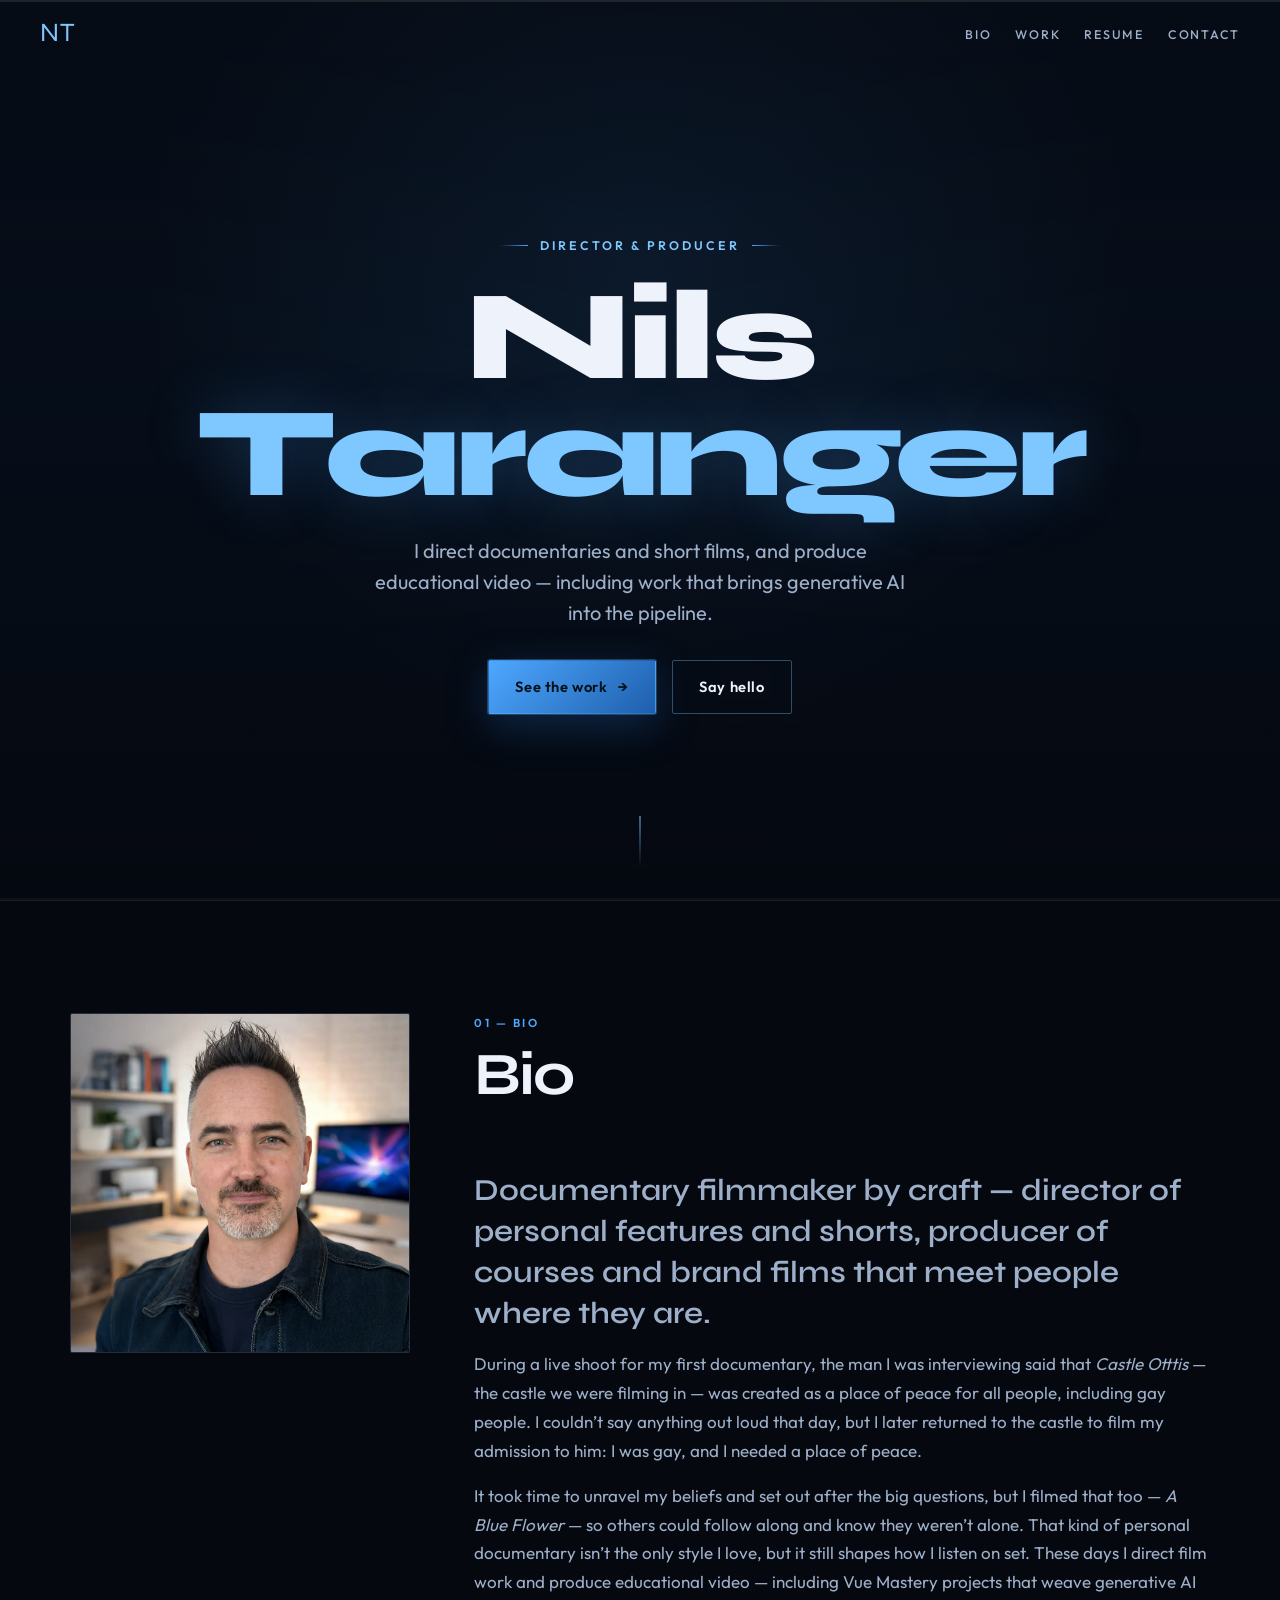
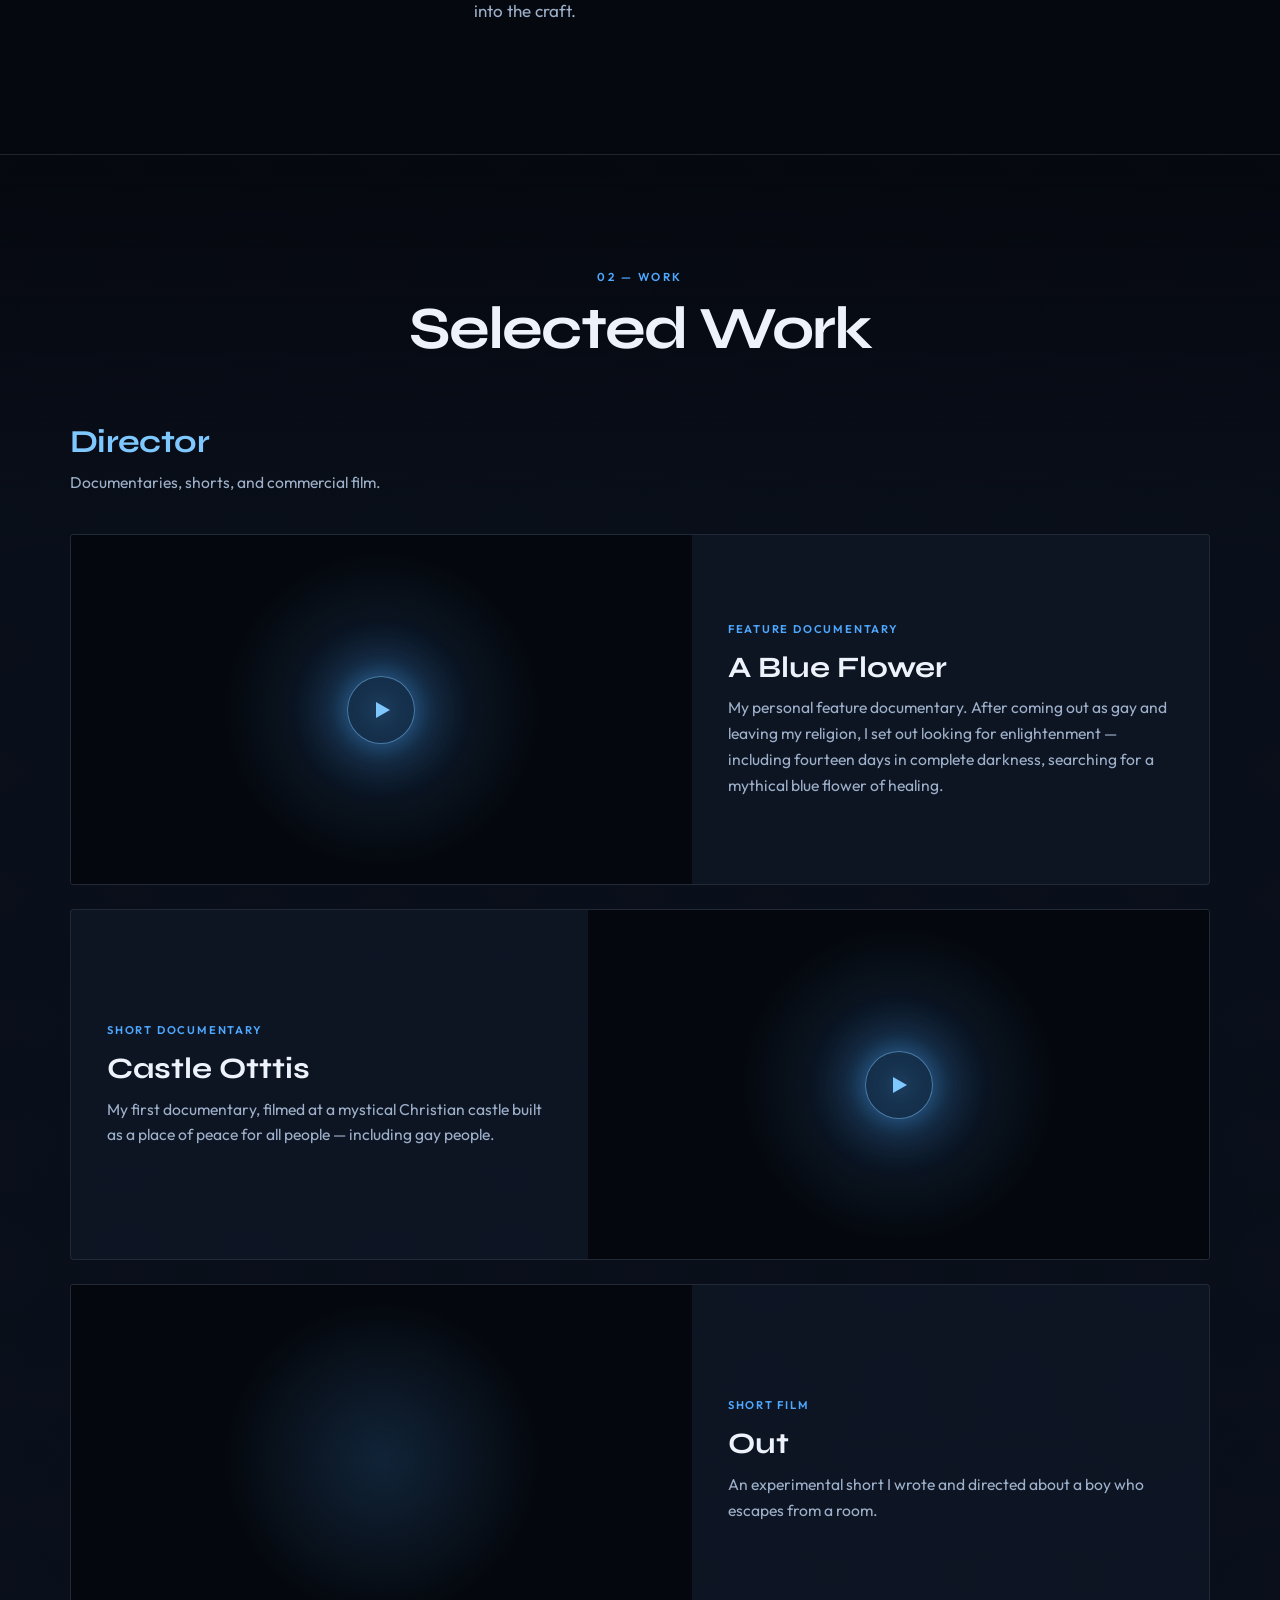
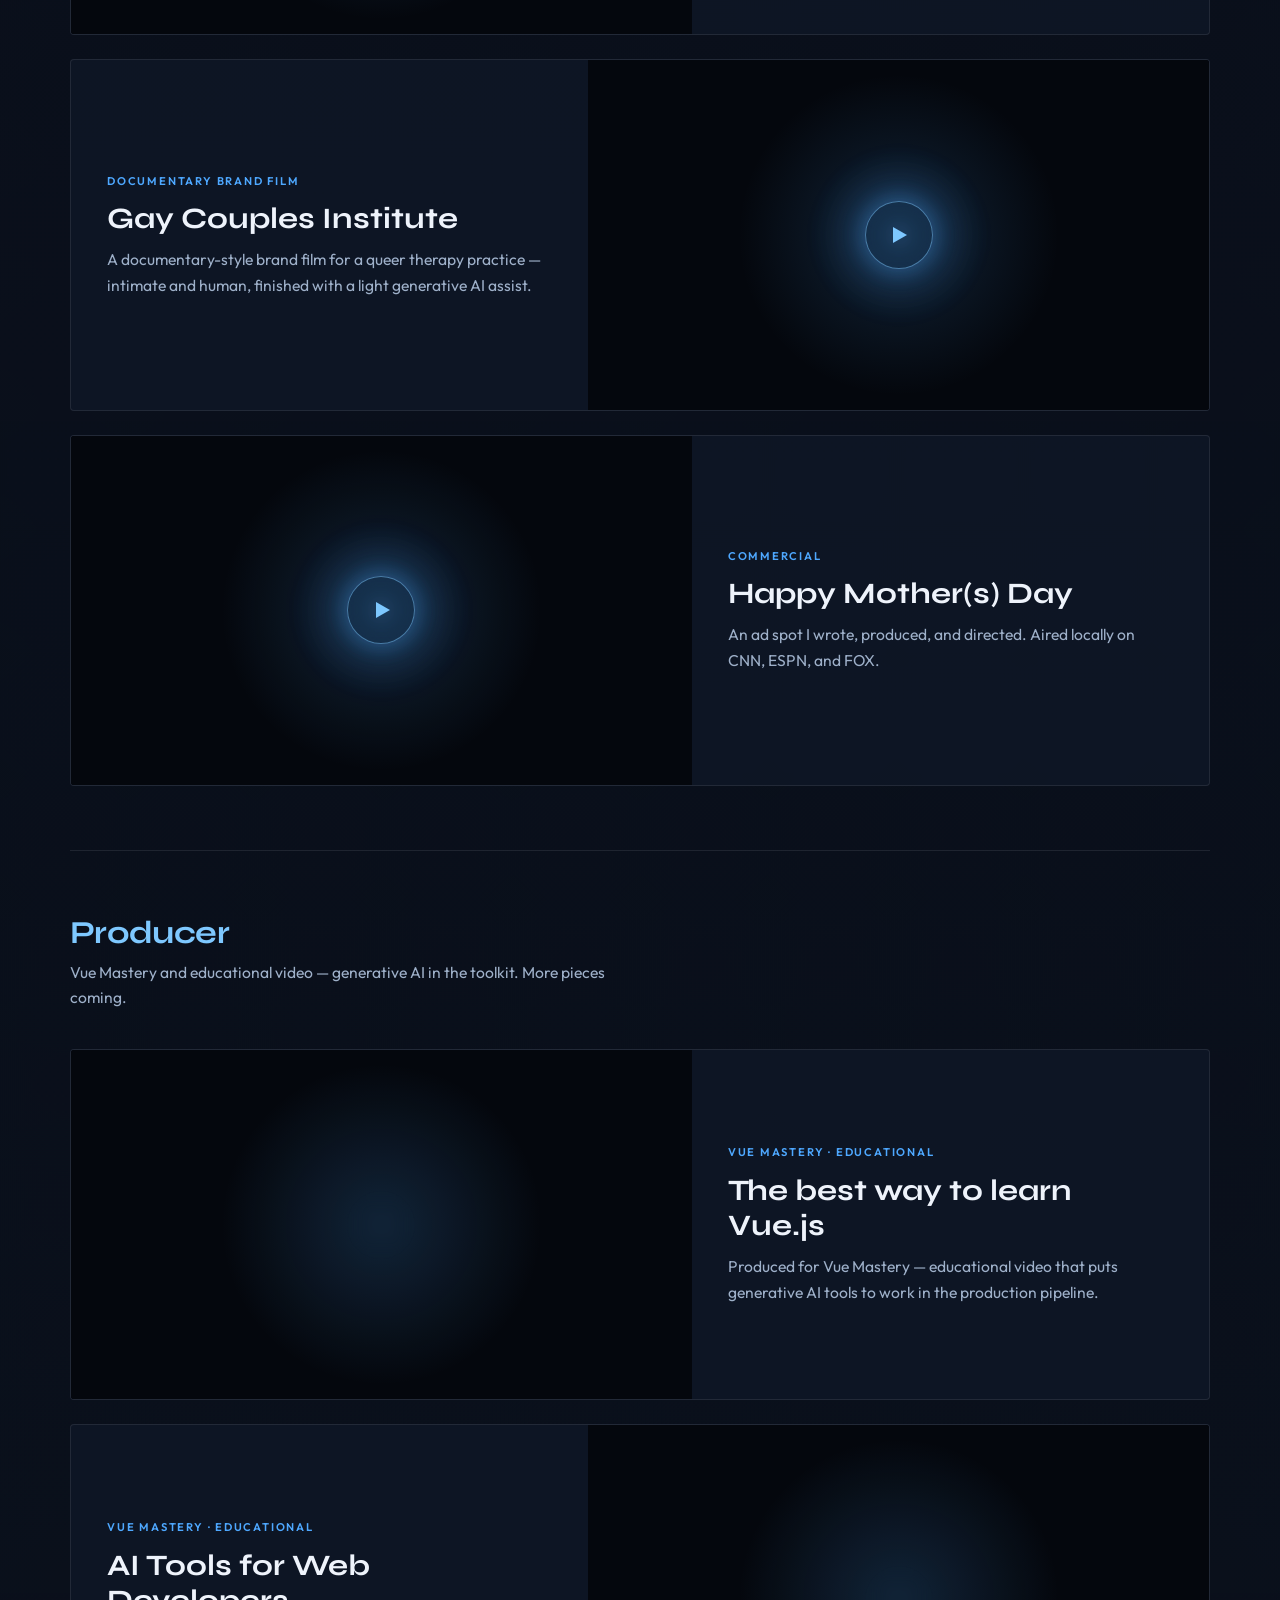
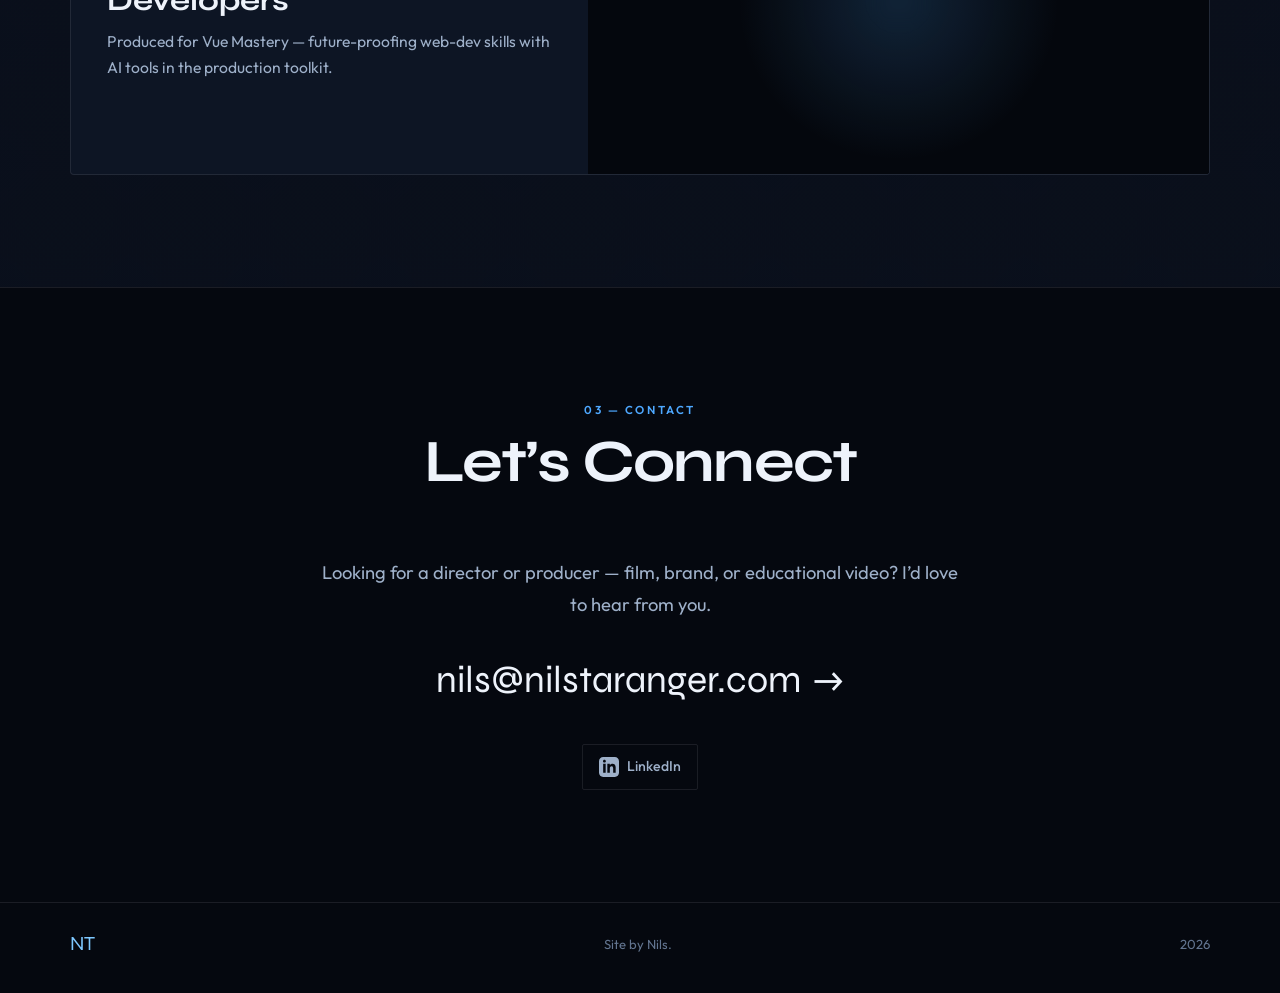
==== index.html @ ea6631da "Drop wrong Vimeo candidates; add second Vue Mastery YouTube Remove Vite (570298143) and evaluated AI" ====
<!DOCTYPE html>
<html lang="en">

<head>
    <meta charset="UTF-8">
    <meta name="viewport" content="width=device-width, initial-scale=1.0">
    <title>Nils Taranger | Director &amp; Producer</title>
    <meta name="description"
        content="Director and producer — documentaries and film work, plus educational video that folds generative AI into the craft.">
    <meta property="og:title" content="Nils Taranger | Director &amp; Producer">
    <meta property="og:description"
        content="Director and producer — documentaries and film work, plus educational video that folds generative AI into the craft.">
    <meta property="og:type" content="website">
    <meta property="og:url" content="https://nilstaranger.com/">
    <meta property="og:image" content="https://nilstaranger.com/profile.jpg">
    <meta name="twitter:card" content="summary">
    <link rel="canonical" href="https://nilstaranger.com/">
    <link rel="preconnect" href="https://fonts.googleapis.com">
    <link rel="preconnect" href="https://fonts.gstatic.com" crossorigin>
    <link
        href="https://fonts.googleapis.com/css2?family=Outfit:wght@400;500;600;700&family=Syne:wght@500;600;700;800&display=swap"
        rel="stylesheet">
    <link rel="stylesheet" href="styles.css">
    <link rel="icon" type="image/png" href="favicon.png">
</head>

<body>
    <a class="skip-link" href="#main">Skip to content</a>

    <nav class="nav" aria-label="Primary">
        <a href="#" class="nav-logo">NT</a>
        <ul class="nav-links">
            <li><a href="#about">Bio</a></li>
            <li><a href="#work">Work</a></li>
            <li><a href="resume.pdf" target="_blank" rel="noopener noreferrer">Resume</a></li>
            <li><a href="#contact">Contact</a></li>
        </ul>
    </nav>

    <header class="hero">
        <div class="hero-overlay" aria-hidden="true"></div>
        <div class="hero-content">
            <p class="hero-role">Director &amp; Producer</p>
            <h1 class="hero-title">
                <span class="title-line">Nils</span>
                <span class="title-line accent">Taranger</span>
            </h1>
            <p class="hero-lede">I direct documentaries and short films, and produce educational video —
                including work that brings generative AI into the pipeline.</p>
            <div class="hero-actions">
                <a class="btn btn-primary" href="#work">See the work <span class="btn-arrow"
                        aria-hidden="true">→</span></a>
                <a class="btn btn-secondary" href="#contact">Say hello</a>
            </div>
        </div>
        <div class="hero-video-bg" aria-hidden="true">
            <iframe
                src="https://player.vimeo.com/video/69902828?background=1&autoplay=1&loop=1&byline=0&title=0&muted=1&playsinline=1&autopause=0&transparent=0&dnt=1"
                title=""
                tabindex="-1"
                allow="autoplay; fullscreen; picture-in-picture; encrypted-media"
                allowfullscreen></iframe>
        </div>
        <div class="hero-scroll-indicator" aria-hidden="true">
            <div class="scroll-line"></div>
        </div>
    </header>

    <main id="main">
        <section id="about" class="about">
            <div class="container">
                <div class="about-grid">
                    <div class="about-image reveal">
                        <div class="image-frame">
                            <img src="profile.jpg" width="576" height="576" alt="Portrait of Nils Taranger">
                        </div>
                    </div>
                    <div class="about-content reveal">
                        <div class="section-header">
                            <span class="section-eyebrow">01 — Bio</span>
                            <h2 class="section-title">Bio</h2>
                        </div>
                        <p class="about-lead">Documentary filmmaker by craft — director of personal features and shorts,
                            producer of courses and brand films that meet people where they are.</p>
                        <p>During a live shoot for my first documentary, the man I was interviewing said that
                            <em>Castle Otttis</em> — the castle we were filming in — was created as a
                            place of peace for all people, including gay people. I couldn’t say anything out loud that
                            day, but I later returned to the castle to film my admission to him: I was gay, and I needed
                            a place of peace.</p>
                        <p>It took time to unravel my beliefs and set out after the big questions, but I filmed that
                            too — <em>A Blue Flower</em> — so others could follow along and know they weren’t alone.
                            That kind of personal documentary isn’t the only style I love, but it still shapes how I
                            listen on set. These days I direct film work and produce educational video — including
                            Vue Mastery projects that weave generative AI into the craft.</p>
                    </div>
                </div>
            </div>
        </section>

        <section id="work" class="work">
            <div class="container">
                <div class="section-header centered">
                    <span class="section-eyebrow">02 — Work</span>
                    <h2 class="section-title">Selected Work</h2>
                </div>

                <div class="work-group" id="director">
                    <div class="work-group-header reveal">
                        <h3 class="work-group-title">Director</h3>
                        <p class="work-group-lede">Documentaries, shorts, and commercial film.</p>
                    </div>

                    <div class="projects-stack">
                        <article class="project-card reveal">
                            <div class="project-video">
                                <button type="button" class="video-facade"
                                    style="background-image: url('https://vumbnail.com/69902828.jpg')"
                                    data-provider="vimeo" data-id="69902828"
                                    aria-label="Play A Blue Flower trailer">
                                    <span class="play">Play</span>
                                </button>
                            </div>
                            <div class="project-info">
                                <p class="project-meta">Feature documentary</p>
                                <h3 class="project-title">A Blue Flower</h3>
                                <p class="project-description">My personal feature documentary. After coming out as gay and
                                    leaving my religion, I set out looking for enlightenment — including fourteen days in
                                    complete darkness, searching for a mythical blue flower of healing.</p>
                            </div>
                        </article>

                        <article class="project-card reveal">
                            <div class="project-video">
                                <button type="button" class="video-facade"
                                    style="background-image: url('https://vumbnail.com/69927207.jpg')"
                                    data-provider="vimeo" data-id="69927207"
                                    aria-label="Play Castle Otttis">
                                    <span class="play">Play</span>
                                </button>
                            </div>
                            <div class="project-info">
                                <p class="project-meta">Short documentary</p>
                                <h3 class="project-title">Castle Otttis</h3>
                                <p class="project-description">My first documentary, filmed at a mystical Christian castle
                                    built as a place of peace for all people — including gay people.</p>
                            </div>
                        </article>

                        <article class="project-card reveal">
                            <div class="project-video">
                                <button type="button" class="video-facade"
                                    style="background-image: url('https://vumbnail.com/65253990.jpg')"
                                    data-provider="vimeo" data-id="65253990"
                                    aria-label="Play Out">
                                    <span class="play">Play</span>
                                </button>
                            </div>
                            <div class="project-info">
                                <p class="project-meta">Short film</p>
                                <h3 class="project-title">Out</h3>
                                <p class="project-description">An experimental short I wrote and directed about a boy who
                                    escapes from a room.</p>
                            </div>
                        </article>

                        <article class="project-card reveal">
                            <div class="project-video">
                                <button type="button" class="video-facade"
                                    style="background-image: url('https://i.ytimg.com/vi/VN0ccWon0Dc/hqdefault.jpg')"
                                    data-provider="youtube" data-id="VN0ccWon0Dc"
                                    aria-label="Play Gay Couples Institute brand film">
                                    <span class="play">Play</span>
                                </button>
                            </div>
                            <div class="project-info">
                                <p class="project-meta">Documentary brand film</p>
                                <h3 class="project-title">Gay Couples Institute</h3>
                                <p class="project-description">A documentary-style brand film for a queer therapy practice —
                                    intimate and human, finished with a light generative AI assist.</p>
                            </div>
                        </article>

                        <article class="project-card reveal">
                            <div class="project-video">
                                <button type="button" class="video-facade"
                                    style="background-image: url('https://vumbnail.com/65216692.jpg')"
                                    data-provider="vimeo" data-id="65216692"
                                    aria-label="Play Happy Mother(s) Day">
                                    <span class="play">Play</span>
                                </button>
                            </div>
                            <div class="project-info">
                                <p class="project-meta">Commercial</p>
                                <h3 class="project-title">Happy Mother(s) Day</h3>
                                <p class="project-description">An ad spot I wrote, produced, and directed. Aired locally on
                                    CNN, ESPN, and FOX.</p>
                            </div>
                        </article>
                    </div>
                </div>

                <div class="work-group" id="producer">
                    <div class="work-group-header reveal">
                        <h3 class="work-group-title">Producer</h3>
                        <p class="work-group-lede">Vue Mastery and educational video — generative AI in the toolkit.
                            More pieces coming.</p>
                    </div>

                    <div class="projects-stack">
                        <article class="project-card reveal">
                            <div class="project-video">
                                <button type="button" class="video-facade"
                                    style="background-image: url('https://i.ytimg.com/vi/S5A-LMa1tGQ/hqdefault.jpg')"
                                    data-provider="youtube" data-id="S5A-LMa1tGQ"
                                    aria-label="Play The best way to learn Vue.js">
                                    <span class="play">Play</span>
                                </button>
                            </div>
                            <div class="project-info">
                                <p class="project-meta">Vue Mastery · Educational</p>
                                <h3 class="project-title">The best way to learn Vue.js</h3>
                                <p class="project-description">Produced for Vue Mastery — educational video that puts
                                    generative AI tools to work in the production pipeline.</p>
                            </div>
                        </article>

                        <article class="project-card reveal">
                            <div class="project-video">
                                <button type="button" class="video-facade"
                                    style="background-image: url('https://i.ytimg.com/vi/hOnUr2ezCQU/hqdefault.jpg')"
                                    data-provider="youtube" data-id="hOnUr2ezCQU" data-start="12"
                                    aria-label="Play AI Tools for Web Developers">
                                    <span class="play">Play</span>
                                </button>
                            </div>
                            <div class="project-info">
                                <p class="project-meta">Vue Mastery · Educational</p>
                                <h3 class="project-title">AI Tools for Web Developers</h3>
                                <p class="project-description">Produced for Vue Mastery — future-proofing web-dev skills
                                    with AI tools in the production toolkit.</p>
                            </div>
                        </article>
                    </div>
                </div>
            </div>
        </section>

        <section id="contact" class="contact">
            <div class="container">
                <div class="section-header centered">
                    <span class="section-eyebrow">03 — Contact</span>
                    <h2 class="section-title">Let’s Connect</h2>
                </div>
                <div class="contact-content">
                    <p class="contact-text">Looking for a director or producer — film, brand, or educational video?
                        I’d love to hear from you.</p>
                    <a href="mailto:nils@nilstaranger.com" class="contact-email">
                        <span>nils@nilstaranger.com</span>
                        <span aria-hidden="true">→</span>
                    </a>
                    <div class="contact-links">
                        <a href="https://linkedin.com/in/nilstaranger" target="_blank" rel="noopener noreferrer"
                            class="social-link">
                            <svg xmlns="http://www.w3.org/2000/svg" viewBox="0 0 24 24" width="20" height="20"
                                fill="currentColor" aria-hidden="true">
                                <path
                                    d="M19 0h-14c-2.761 0-5 2.239-5 5v14c0 2.761 2.239 5 5 5h14c2.762 0 5-2.239 5-5v-14c0-2.761-2.238-5-5-5zm-11 19h-3v-11h3v11zm-1.5-12.268c-.966 0-1.75-.79-1.75-1.764s.784-1.764 1.75-1.764 1.75.79 1.75 1.764-.783 1.764-1.75 1.764zm13.5 12.268h-3v-5.604c0-3.368-4-3.113-4 0v5.604h-3v-11h3v1.765c1.396-2.586 7-2.777 7 2.476v6.759z" />
                            </svg>
                            LinkedIn
                        </a>
                    </div>
                </div>
            </div>
        </section>
    </main>

    <footer class="footer">
        <div class="container">
            <div class="footer-content">
                <span class="footer-logo">NT</span>
                <p>Site by Nils.</p>
                <span class="footer-year">2026</span>
            </div>
        </div>
    </footer>

    <script>
        const reduceMotion = window.matchMedia('(prefers-reduced-motion: reduce)').matches;

        document.querySelectorAll('a[href^="#"]').forEach((anchor) => {
            anchor.addEventListener('click', (e) => {
                const href = anchor.getAttribute('href');
                if (!href || href === '#') return;
                const target = document.querySelector(href);
                if (!target) return;
                e.preventDefault();
                target.scrollIntoView({ behavior: reduceMotion ? 'auto' : 'smooth', block: 'start' });
            });
        });

        const observer = new IntersectionObserver((entries, obs) => {
            entries.forEach((entry) => {
                if (!entry.isIntersecting) return;
                entry.target.classList.add('visible');
                obs.unobserve(entry.target);
            });
        }, { threshold: 0.12, rootMargin: '0px 0px -60px 0px' });

        document.querySelectorAll('.reveal, .section-header').forEach((el) => {
            if (reduceMotion) el.classList.add('visible');
            else observer.observe(el);
        });

        const nav = document.querySelector('.nav');
        const onScroll = () => nav.classList.toggle('scrolled', window.scrollY > 80);
        window.addEventListener('scroll', onScroll, { passive: true });
        onScroll();

        function embedHtml(provider, id, title, start) {
            const safe = title.replace(/"/g, '&quot;');
            if (provider === 'youtube') {
                const startParam = start && /^\d+$/.test(start) ? `&start=${start}` : '';
                return `<div class="video-wrapper"><iframe src="https://www.youtube-nocookie.com/embed/${id}?autoplay=1&rel=0${startParam}" title="${safe}" allow="accelerometer; autoplay; clipboard-write; encrypted-media; gyroscope; picture-in-picture" allowfullscreen loading="lazy"></iframe></div>`;
            }
            return `<div class="video-wrapper"><iframe src="https://player.vimeo.com/video/${id}?autoplay=1" title="${safe}" allow="autoplay; fullscreen; picture-in-picture" allowfullscreen loading="lazy"></iframe></div>`;
        }

        document.querySelectorAll('.video-facade').forEach((btn) => {
            btn.addEventListener('click', () => {
                const title = (btn.getAttribute('aria-label') || 'Video').replace(/^Play\s+/i, '');
                btn.parentElement.innerHTML = embedHtml(btn.dataset.provider, btn.dataset.id, title, btn.dataset.start);
            });
        });
    </script>
</body>

</html>
---- styles.css ----
/* =========================================================
   Nils Taranger — night water / Egyptian blue
   Director & producer. Not amber. Not violet-default.
   ========================================================= */

:root {
    --bg: #05080f;
    --bg-elevated: #0a101c;
    --bg-card: #0f1726;
    --bg-card-hover: #152036;
    --text: #eef3fb;
    --text-muted: #9eb0c9;
    --text-subtle: #62748f;
    --accent: #4ea8ff;
    --accent-bright: #7ec8ff;
    --accent-deep: #1e5fad;
    --accent-soft: rgba(78, 168, 255, 0.14);
    --border: rgba(238, 243, 251, 0.09);
    --border-strong: rgba(78, 168, 255, 0.45);

    /* Syne for NT, name, titles — Outfit for body / hero lede */
    --font-display: "Syne", "Segoe UI", sans-serif;
    --font-sans: "Outfit", "Segoe UI", sans-serif;

    --space-xs: 0.5rem;
    --space-sm: 1rem;
    --space-md: 1.5rem;
    --space-lg: 2.5rem;
    --space-xl: 4rem;
    --space-2xl: 7rem;

    --ease: cubic-bezier(0.22, 1, 0.36, 1);
    --focus: 0 0 0 2px var(--bg), 0 0 0 4px var(--accent);
    --radius: 2px;
}

*,
*::before,
*::after {
    box-sizing: border-box;
    margin: 0;
    padding: 0;
}

html {
    scroll-behavior: smooth;
    overflow-x: hidden;
}

@media (prefers-reduced-motion: reduce) {
    html {
        scroll-behavior: auto;
    }

    *,
    *::before,
    *::after {
        animation: none !important;
        transition: none !important;
    }
}

body {
    font-family: var(--font-sans);
    font-size: 1.0625rem;
    line-height: 1.7;
    color: var(--text);
    background:
        radial-gradient(ellipse 90% 60% at 15% -10%, rgba(30, 95, 173, 0.22), transparent 55%),
        radial-gradient(ellipse 70% 50% at 90% 20%, rgba(78, 168, 255, 0.08), transparent 50%),
        radial-gradient(ellipse 80% 40% at 50% 110%, rgba(14, 40, 80, 0.4), transparent 60%),
        var(--bg);
    background-attachment: fixed;
    -webkit-font-smoothing: antialiased;
    min-height: 100vh;
}

img {
    max-width: 100%;
    height: auto;
    display: block;
}

a {
    color: inherit;
    text-decoration: none;
}

a:focus-visible,
button:focus-visible {
    outline: none;
    box-shadow: var(--focus);
}

.skip-link {
    position: absolute;
    top: -120px;
    left: var(--space-md);
    z-index: 300;
    padding: 0.8rem 1.1rem;
    background: var(--accent);
    color: var(--bg);
    font-weight: 600;
    border-radius: var(--radius);
}

.skip-link:focus {
    top: var(--space-md);
}

.container {
    width: min(1140px, calc(100% - 2.5rem));
    margin-inline: auto;
}

/* Nav */
.nav {
    position: fixed;
    inset: 0 0 auto;
    z-index: 100;
    display: flex;
    align-items: center;
    justify-content: space-between;
    gap: 1rem;
    padding: 1.15rem clamp(1.25rem, 4vw, 2.5rem);
    border-bottom: 1px solid transparent;
    transition: background 0.4s var(--ease), border-color 0.4s var(--ease),
        backdrop-filter 0.4s var(--ease);
}

.nav.scrolled {
    background: rgba(5, 8, 15, 0.78);
    backdrop-filter: blur(18px) saturate(1.2);
    border-bottom-color: var(--border);
}

.nav-logo {
    font-family: var(--font-display);
    font-size: 1.65rem;
    letter-spacing: 0.02em;
    color: var(--accent-bright);
    line-height: 1;
}

.nav-links {
    display: flex;
    flex-wrap: wrap;
    justify-content: flex-end;
    gap: 0.35rem 1.5rem;
    list-style: none;
}

.nav-links a {
    position: relative;
    font-size: 0.78rem;
    font-weight: 500;
    letter-spacing: 0.14em;
    text-transform: uppercase;
    color: var(--text-muted);
    padding: 0.35rem 0;
    transition: color 0.25s ease;
}

.nav-links a::after {
    content: "";
    position: absolute;
    left: 0;
    bottom: 0;
    width: 100%;
    height: 1px;
    background: var(--accent);
    transform: scaleX(0);
    transform-origin: left;
    transition: transform 0.35s var(--ease);
}

.nav-links a:hover {
    color: var(--text);
}

.nav-links a:hover::after {
    transform: scaleX(1);
}

/* Section headers */
.section-header {
    margin-bottom: var(--space-xl);
    opacity: 0;
    transform: translateY(1.25rem);
    transition: opacity 0.8s var(--ease), transform 0.8s var(--ease);
}

.section-header.visible {
    opacity: 1;
    transform: none;
}

.section-header.centered {
    text-align: center;
}

.section-eyebrow {
    display: block;
    margin-bottom: 0.65rem;
    font-size: 0.72rem;
    font-weight: 600;
    letter-spacing: 0.22em;
    text-transform: uppercase;
    color: var(--accent);
}

.section-title {
    font-family: var(--font-display);
    font-size: clamp(2.4rem, 5.5vw, 3.75rem);
    font-weight: 700;
    line-height: 1.05;
    letter-spacing: -0.03em;
}

/* Hero */
.hero {
    position: relative;
    isolation: isolate;
    min-height: 100vh;
    min-height: 100svh;
    display: grid;
    place-items: center;
    overflow: hidden;
}

.hero-video-bg {
    position: absolute;
    inset: 0;
    z-index: 0;
    background: #07101d;
}

.hero-video-bg iframe {
    position: absolute;
    top: 50%;
    left: 50%;
    width: 177.78vh;
    height: 100vh;
    min-width: 100%;
    min-height: 56.25vw;
    transform: translate(-50%, -50%);
    pointer-events: none;
    opacity: 0.38;
}

.hero-overlay {
    position: absolute;
    inset: 0;
    z-index: 1;
    background:
        linear-gradient(180deg, rgba(5, 8, 15, 0.55) 0%, rgba(5, 8, 15, 0.25) 40%, rgba(5, 8, 15, 0.9) 100%),
        radial-gradient(ellipse at 50% 30%, rgba(78, 168, 255, 0.12), transparent 55%);
}

.hero-content {
    position: relative;
    z-index: 2;
    width: min(920px, calc(100% - 2.5rem));
    padding: 6.5rem 0 4rem;
    text-align: center;
}

.hero-role {
    display: inline-flex;
    align-items: center;
    gap: 0.75rem;
    margin-bottom: 1.35rem;
    font-size: 0.78rem;
    font-weight: 600;
    letter-spacing: 0.24em;
    text-transform: uppercase;
    color: var(--accent-bright);
}

.hero-role::before,
.hero-role::after {
    content: "";
    width: 1.75rem;
    height: 1px;
    background: linear-gradient(90deg, transparent, var(--accent));
}

.hero-role::after {
    background: linear-gradient(90deg, var(--accent), transparent);
}

.hero-title {
    margin-bottom: 1.35rem;
    font-family: var(--font-display);
    font-size: clamp(3.4rem, 13vw, 8rem);
    font-weight: 800;
    line-height: 0.92;
    letter-spacing: -0.035em;
}

.title-line {
    display: block;
}

.title-line.accent {
    color: var(--accent-bright);
    text-shadow: 0 0 60px rgba(78, 168, 255, 0.25);
}

.hero-lede {
    max-width: 34rem;
    margin: 0 auto 2rem;
    font-size: clamp(1.05rem, 2.1vw, 1.25rem);
    line-height: 1.55;
    color: var(--text-muted);
}

.hero-actions {
    display: flex;
    flex-wrap: wrap;
    justify-content: center;
    gap: 0.85rem 1rem;
}

.btn {
    position: relative;
    display: inline-flex;
    align-items: center;
    justify-content: center;
    gap: 0.65rem;
    min-height: 3.15rem;
    padding: 0.85rem 1.65rem;
    border: 1px solid transparent;
    font-family: var(--font-sans);
    font-size: 0.92rem;
    font-weight: 600;
    letter-spacing: 0.04em;
    border-radius: var(--radius);
    transition: transform 0.35s var(--ease), background 0.35s var(--ease),
        border-color 0.35s var(--ease), color 0.35s var(--ease), box-shadow 0.35s var(--ease);
}

.btn-primary {
    background: linear-gradient(135deg, var(--accent) 0%, var(--accent-deep) 100%);
    color: #041018;
    box-shadow: 0 0 0 1px rgba(126, 200, 255, 0.25), 0 12px 40px rgba(30, 95, 173, 0.35);
    overflow: hidden;
}

.btn-primary::before {
    content: "";
    position: absolute;
    inset: 0;
    background: linear-gradient(120deg, transparent 20%, rgba(255, 255, 255, 0.28) 45%, transparent 70%);
    transform: translateX(-120%);
    transition: transform 0.7s var(--ease);
}

.btn-primary:hover {
    transform: translateY(-2px);
    box-shadow: 0 0 0 1px rgba(126, 200, 255, 0.45), 0 18px 50px rgba(30, 95, 173, 0.5);
}

.btn-primary:hover::before {
    transform: translateX(120%);
}

.btn-secondary {
    background: transparent;
    color: var(--text);
    border-color: rgba(126, 200, 255, 0.35);
    backdrop-filter: blur(8px);
}

.btn-secondary:hover {
    border-color: var(--accent);
    color: var(--accent-bright);
    background: var(--accent-soft);
    transform: translateY(-2px);
}

.btn-arrow {
    transition: transform 0.35s var(--ease);
}

.btn:hover .btn-arrow {
    transform: translateX(4px);
}

.hero-scroll-indicator {
    position: absolute;
    bottom: 2rem;
    left: 50%;
    z-index: 2;
    transform: translateX(-50%);
}

.scroll-line {
    width: 1px;
    height: 3.25rem;
    background: linear-gradient(to bottom, var(--accent-bright), transparent);
    animation: pulseLine 2.6s ease-in-out infinite;
}

@keyframes pulseLine {
    0%,
    100% {
        opacity: 1;
        transform: scaleY(1);
    }
    50% {
        opacity: 0.4;
        transform: scaleY(0.65);
    }
}

/* About */
.about {
    padding: var(--space-2xl) 0;
    border-top: 1px solid var(--border);
}

.about-grid {
    display: grid;
    gap: clamp(2rem, 5vw, 4rem);
    align-items: start;
}

@media (min-width: 900px) {
    .about-grid {
        grid-template-columns: minmax(260px, 340px) 1fr;
    }
}

.reveal {
    opacity: 0;
    transform: translateY(1.5rem);
    transition: opacity 0.85s var(--ease), transform 0.85s var(--ease);
}

.reveal.visible {
    opacity: 1;
    transform: none;
}

.image-frame {
    position: relative;
    overflow: hidden;
    border-radius: var(--radius);
    border: 1px solid var(--border);
    background: var(--bg-card);
}

.image-frame::after {
    content: "";
    position: absolute;
    inset: 0;
    background: linear-gradient(160deg, rgba(78, 168, 255, 0.12), transparent 45%);
    pointer-events: none;
}

.image-frame img {
    width: 100%;
    aspect-ratio: 1;
    object-fit: cover;
    filter: saturate(0.95) contrast(1.03);
}

.about-lead {
    margin-bottom: 1.25rem;
    font-family: var(--font-display);
    font-size: clamp(1.45rem, 2.6vw, 1.9rem);
    font-weight: 600;
        line-height: 1.35;
    color: var(--text);
}

.about-content p {
    margin-bottom: 1rem;
    color: var(--text-muted);
}

.about-stats {
    display: grid;
    grid-template-columns: repeat(3, minmax(0, 1fr));
    gap: 1rem;
    margin-top: 2.25rem;
    padding-top: 1.75rem;
    border-top: 1px solid var(--border);
}

.stat-number {
    display: block;
    margin-bottom: 0.35rem;
    font-family: var(--font-display);
    font-size: clamp(1.9rem, 3vw, 2.6rem);
        line-height: 1;
    color: var(--accent-bright);
}

.stat-label {
    font-size: 0.72rem;
    letter-spacing: 0.1em;
    text-transform: uppercase;
    color: var(--text-subtle);
}

/* Work */
.work {
    padding: var(--space-2xl) 0;
    background: linear-gradient(180deg, transparent, rgba(10, 16, 28, 0.85) 12%, rgba(10, 16, 28, 0.95));
    border-top: 1px solid var(--border);
}

.work-group {
    margin-top: clamp(2.5rem, 5vw, 4rem);
}

.work-group:first-of-type {
    margin-top: 0;
}

.work-group + .work-group {
    padding-top: clamp(2.5rem, 5vw, 4rem);
    border-top: 1px solid var(--border);
}

.work-group-header {
    margin-bottom: var(--space-lg);
    max-width: 36rem;
}

.work-group-header.reveal {
    opacity: 0;
    transform: translateY(1.25rem);
}

.work-group-header.reveal.visible {
    opacity: 1;
    transform: none;
}

.work-group-title {
    font-family: var(--font-display);
    font-size: clamp(1.55rem, 3vw, 2rem);
    font-weight: 700;
    letter-spacing: -0.02em;
    line-height: 1.15;
    color: var(--accent-bright);
}

.work-group-lede {
    margin-top: 0.55rem;
    font-size: 0.98rem;
    line-height: 1.55;
    color: var(--text-muted);
}

.projects-stack {
    display: flex;
    flex-direction: column;
    gap: 1.5rem;
}

.project-card {
    display: grid;
    overflow: hidden;
    background: rgba(15, 23, 38, 0.85);
    border: 1px solid var(--border);
    border-radius: 4px;
    transition: border-color 0.4s var(--ease), background 0.4s var(--ease),
        transform 0.4s var(--ease), box-shadow 0.4s var(--ease);
}

.project-card:hover {
    border-color: var(--border-strong);
    background: var(--bg-card-hover);
    box-shadow: 0 20px 60px rgba(0, 0, 0, 0.35), 0 0 40px rgba(30, 95, 173, 0.12);
}

@media (min-width: 900px) {
    .project-card {
        grid-template-columns: 1.2fr 1fr;
    }

    .projects-stack .project-card:nth-child(even) {
        grid-template-columns: 1fr 1.2fr;
    }

    .projects-stack .project-card:nth-child(even) .project-video {
        order: 2;
    }
}

.project-video {
    position: relative;
    aspect-ratio: 16 / 9;
    background: #04070d;
}

.video-facade {
    position: absolute;
    inset: 0;
    display: grid;
    place-items: center;
    width: 100%;
    height: 100%;
    border: 0;
    padding: 0;
    cursor: pointer;
    color: var(--text);
    background: #04070d center / cover no-repeat;
}

.video-facade::before {
    content: "";
    position: absolute;
    inset: 0;
    background:
        radial-gradient(circle at center, rgba(78, 168, 255, 0.18), transparent 45%),
        linear-gradient(to top, rgba(4, 7, 13, 0.72), rgba(4, 7, 13, 0.15));
}

.play {
    position: relative;
    z-index: 1;
    display: inline-flex;
    align-items: center;
    justify-content: center;
    width: 4.25rem;
    height: 4.25rem;
    border-radius: 50%;
    border: 1px solid rgba(126, 200, 255, 0.55);
    background: rgba(5, 8, 15, 0.55);
    backdrop-filter: blur(10px);
    /* Soft bloom only — never a hard zero-blur ring */
    box-shadow:
        0 0 20px 4px rgba(78, 168, 255, 0.2),
        0 0 48px 16px rgba(78, 168, 255, 0.1),
        inset 0 0 20px rgba(78, 168, 255, 0.12);
    font-size: 0;
    transition: transform 0.35s var(--ease), box-shadow 0.35s var(--ease), border-color 0.35s var(--ease);
}

/* Feathered halo: long radial falloff + blur so the edge dissolves */
.play::after {
    content: "";
    position: absolute;
    inset: -3.5rem;
    z-index: -1;
    border-radius: 50%;
    background: radial-gradient(
        circle,
        rgba(78, 168, 255, 0.42) 0%,
        rgba(78, 168, 255, 0.22) 18%,
        rgba(78, 168, 255, 0.1) 38%,
        rgba(78, 168, 255, 0.04) 55%,
        transparent 70%
    );
    filter: blur(12px);
    pointer-events: none;
    opacity: 0.9;
    transition: opacity 0.35s var(--ease), transform 0.35s var(--ease), filter 0.35s var(--ease);
}

.play::before {
    content: "";
    width: 0;
    height: 0;
    margin-left: 3px;
    border-style: solid;
    border-width: 8px 0 8px 14px;
    border-color: transparent transparent transparent var(--accent-bright);
}

.video-facade:hover .play {
    transform: scale(1.08);
    border-color: var(--accent-bright);
    box-shadow:
        0 0 28px 6px rgba(78, 168, 255, 0.3),
        0 0 64px 20px rgba(78, 168, 255, 0.16),
        inset 0 0 24px rgba(78, 168, 255, 0.16);
}

.video-facade:hover .play::after {
    opacity: 1;
    transform: scale(1.1);
    filter: blur(14px);
}

.video-wrapper {
    position: absolute;
    inset: 0;
}

.video-wrapper iframe {
    width: 100%;
    height: 100%;
    border: 0;
}

.project-info {
    display: flex;
    flex-direction: column;
    justify-content: center;
    padding: clamp(1.35rem, 3vw, 2.25rem);
}

.project-meta {
    margin-bottom: 0.65rem;
    font-size: 0.7rem;
    font-weight: 600;
    letter-spacing: 0.16em;
    text-transform: uppercase;
    color: var(--accent);
}

.project-title {
    margin-bottom: 0.65rem;
    font-family: var(--font-display);
    font-size: clamp(1.45rem, 2.4vw, 1.85rem);
    font-weight: 700;
        line-height: 1.2;
}

.project-description {
    color: var(--text-muted);
    font-size: 0.98rem;
    line-height: 1.65;
}

/* Contact */
.contact {
    padding: var(--space-2xl) 0;
    text-align: center;
    border-top: 1px solid var(--border);
}

.contact-content {
    max-width: 40rem;
    margin: 0 auto;
}

.contact-text {
    margin-bottom: 1.75rem;
    font-size: 1.15rem;
    color: var(--text-muted);
}

.contact-email {
    display: inline-flex;
    align-items: center;
    gap: 0.75rem;
    font-family: var(--font-display);
    font-size: clamp(1.5rem, 4vw, 2.35rem);
        color: var(--text);
    transition: color 0.3s ease, gap 0.35s var(--ease);
}

.contact-email:hover {
    color: var(--accent-bright);
    gap: 1.1rem;
}

.contact-links {
    display: flex;
    justify-content: center;
    margin-top: 2rem;
}

.social-link {
    display: inline-flex;
    align-items: center;
    gap: 0.5rem;
    padding: 0.65rem 1rem;
    border: 1px solid var(--border);
    border-radius: var(--radius);
    font-size: 0.88rem;
    font-weight: 500;
    color: var(--text-muted);
    transition: color 0.25s ease, border-color 0.25s ease, background 0.25s ease;
}

.social-link:hover {
    color: var(--accent-bright);
    border-color: var(--border-strong);
    background: var(--accent-soft);
}

/* Footer */
.footer {
    padding: 1.5rem 0 2rem;
    border-top: 1px solid var(--border);
}

.footer-content {
    display: flex;
    align-items: center;
    justify-content: space-between;
    gap: 0.75rem;
}

.footer-logo {
    font-family: var(--font-display);
    font-size: 1.25rem;
    color: var(--accent-bright);
}

.footer p,
.footer-year {
    font-size: 0.82rem;
    color: var(--text-subtle);
}

@media (max-width: 768px) {
    .container {
        width: min(100% - 1.75rem, 1140px);
    }

    .nav {
        padding: 0.9rem 1rem;
    }

    .nav-links {
        gap: 0.2rem 0.85rem;
    }

    .nav-links a {
        font-size: 0.68rem;
        letter-spacing: 0.1em;
    }

    .about-stats {
        grid-template-columns: 1fr;
    }

    .footer-content {
        flex-direction: column;
        align-items: flex-start;
    }

    .hero-video-bg iframe {
        display: none;
    }

    .hero-video-bg {
        background:
            radial-gradient(ellipse at 40% 30%, rgba(78, 168, 255, 0.18), transparent 50%),
            linear-gradient(160deg, #0a1528, #05080f 70%);
    }
}
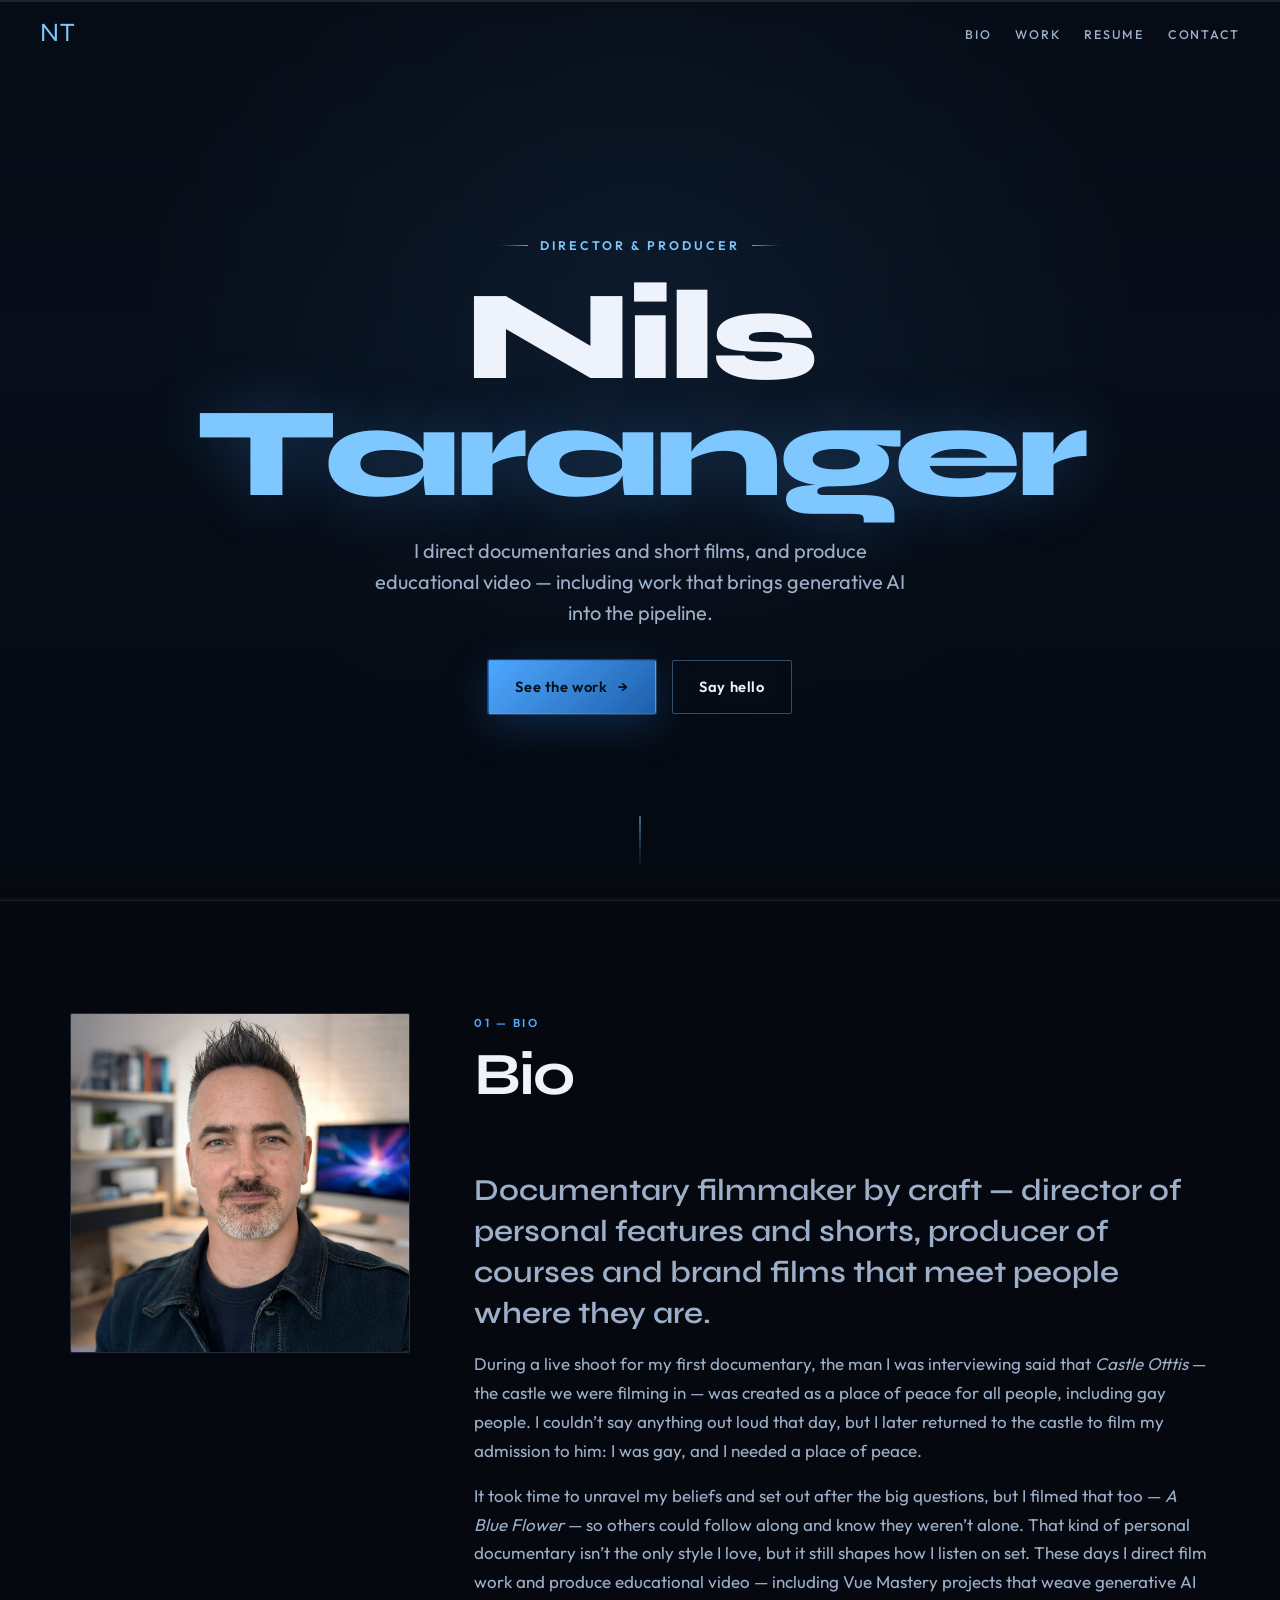
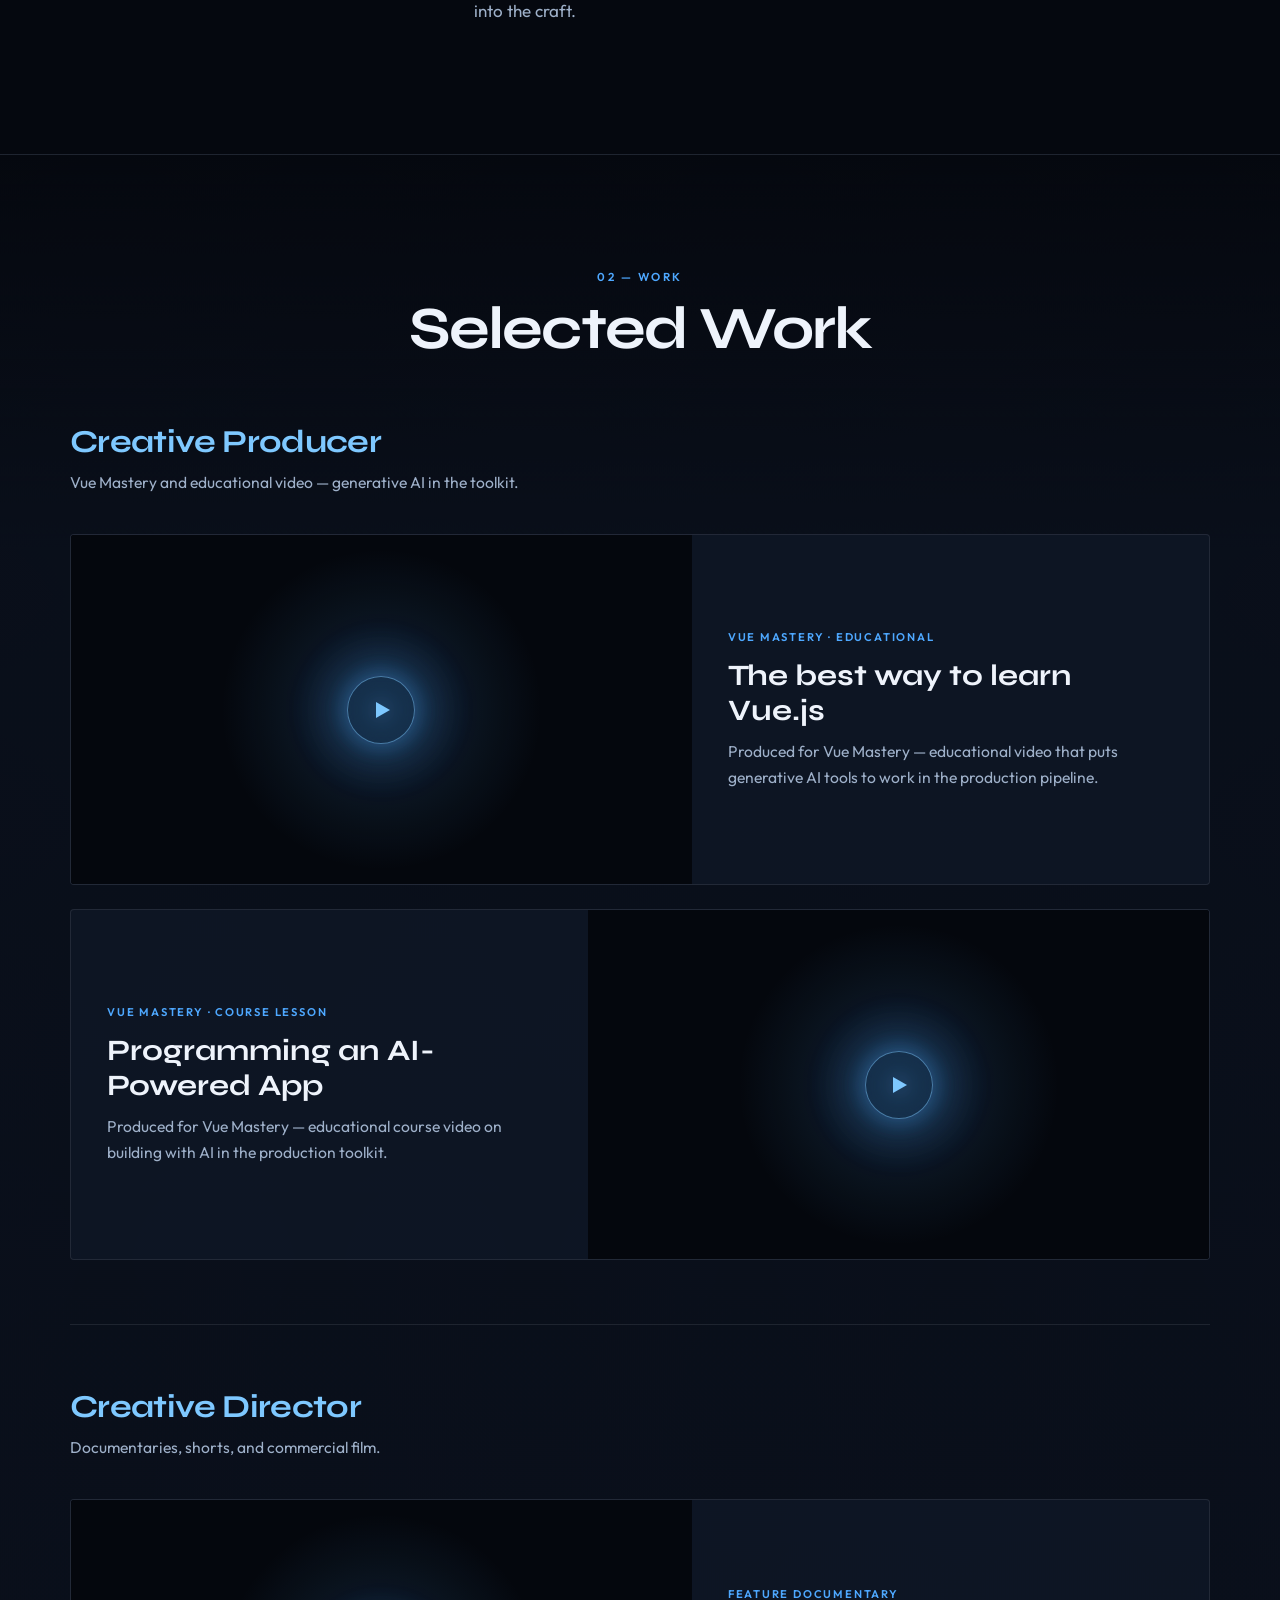
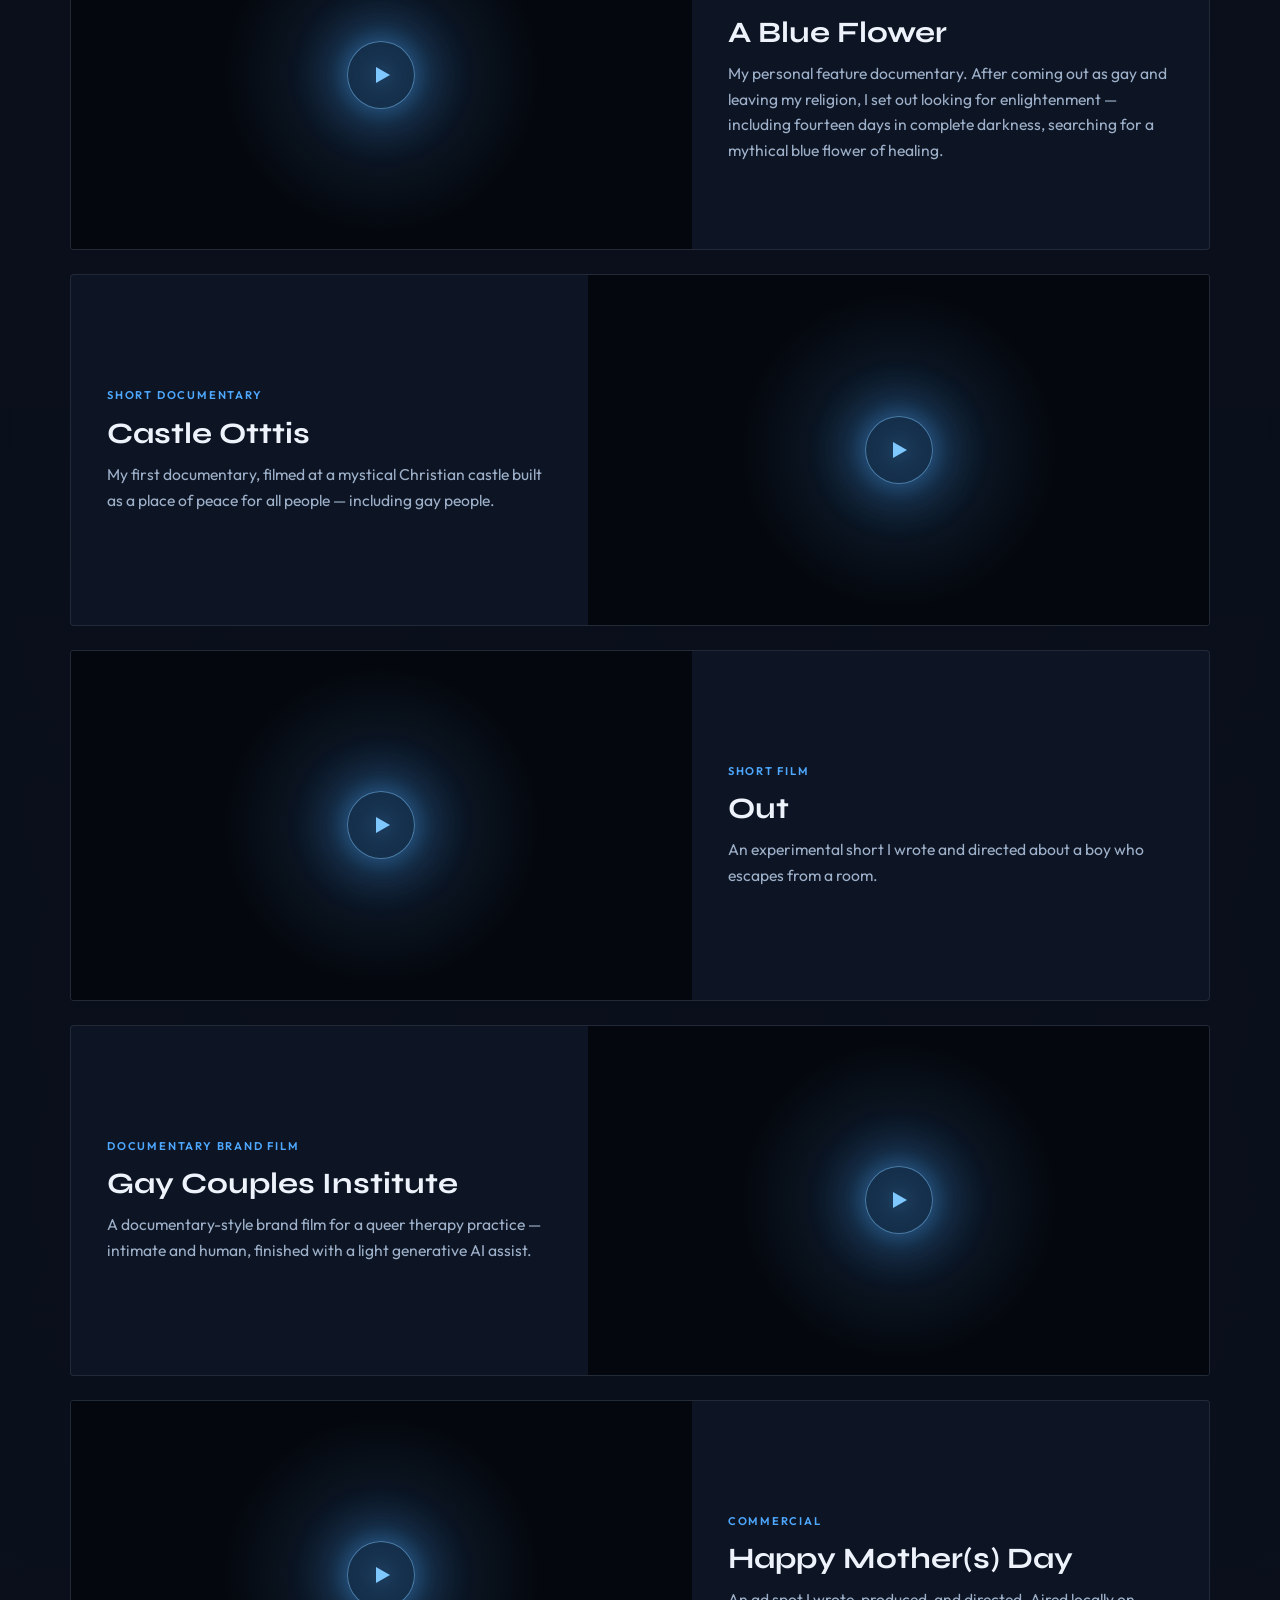
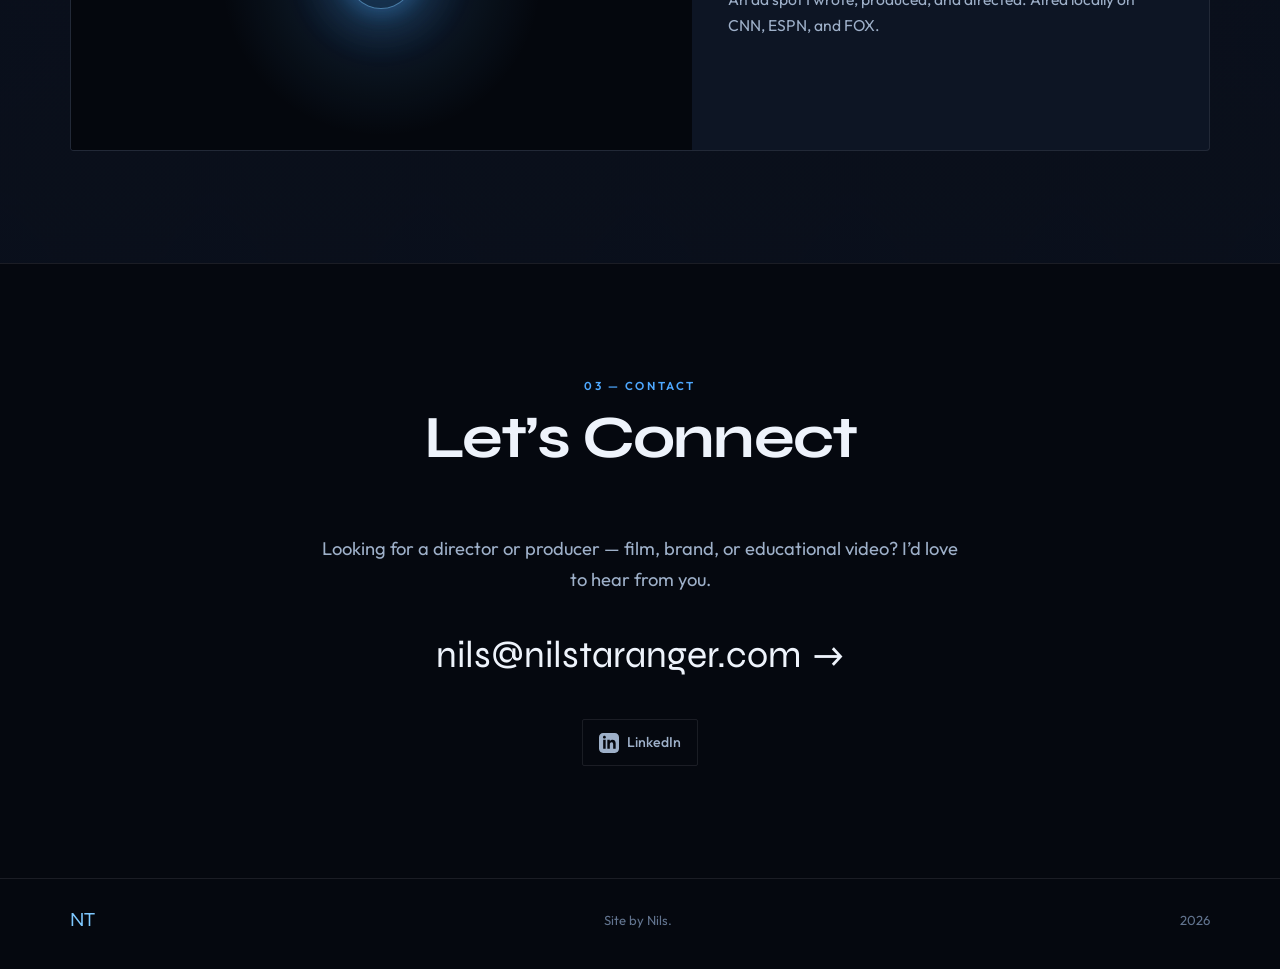
==== commit 9de1c029: "Reorder work: Creative Producer first, restore AI App Vimeo Put Creative Producer above Creative Dir" ====
--- a/index.html
+++ b/index.html
@@ -104,9 +104,52 @@
                     <h2 class="section-title">Selected Work</h2>
                 </div>
 
+                <div class="work-group" id="producer">
+                    <div class="work-group-header reveal">
+                        <h3 class="work-group-title">Creative Producer</h3>
+                        <p class="work-group-lede">Vue Mastery and educational video — generative AI in the toolkit.</p>
+                    </div>
+
+                    <div class="projects-stack">
+                        <article class="project-card reveal">
+                            <div class="project-video">
+                                <button type="button" class="video-facade"
+                                    style="background-image: url('https://i.ytimg.com/vi/S5A-LMa1tGQ/hqdefault.jpg')"
+                                    data-provider="youtube" data-id="S5A-LMa1tGQ"
+                                    aria-label="Play The best way to learn Vue.js">
+                                    <span class="play">Play</span>
+                                </button>
+                            </div>
+                            <div class="project-info">
+                                <p class="project-meta">Vue Mastery · Educational</p>
+                                <h3 class="project-title">The best way to learn Vue.js</h3>
+                                <p class="project-description">Produced for Vue Mastery — educational video that puts
+                                    generative AI tools to work in the production pipeline.</p>
+                            </div>
+                        </article>
+
+                        <article class="project-card reveal">
+                            <div class="project-video">
+                                <button type="button" class="video-facade"
+                                    style="background-image: url('https://vumbnail.com/859103510.jpg')"
+                                    data-provider="vimeo" data-id="859103510"
+                                    aria-label="Play Programming an AI-Powered App">
+                                    <span class="play">Play</span>
+                                </button>
+                            </div>
+                            <div class="project-info">
+                                <p class="project-meta">Vue Mastery · Course lesson</p>
+                                <h3 class="project-title">Programming an AI-Powered App</h3>
+                                <p class="project-description">Produced for Vue Mastery — educational course video on
+                                    building with AI in the production toolkit.</p>
+                            </div>
+                        </article>
+                    </div>
+                </div>
+
                 <div class="work-group" id="director">
                     <div class="work-group-header reveal">
-                        <h3 class="work-group-title">Director</h3>
+                        <h3 class="work-group-title">Creative Director</h3>
                         <p class="work-group-lede">Documentaries, shorts, and commercial film.</p>
                     </div>
 
@@ -194,50 +237,6 @@
                                 <h3 class="project-title">Happy Mother(s) Day</h3>
                                 <p class="project-description">An ad spot I wrote, produced, and directed. Aired locally on
                                     CNN, ESPN, and FOX.</p>
-                            </div>
-                        </article>
-                    </div>
-                </div>
-
-                <div class="work-group" id="producer">
-                    <div class="work-group-header reveal">
-                        <h3 class="work-group-title">Producer</h3>
-                        <p class="work-group-lede">Vue Mastery and educational video — generative AI in the toolkit.
-                            More pieces coming.</p>
-                    </div>
-
-                    <div class="projects-stack">
-                        <article class="project-card reveal">
-                            <div class="project-video">
-                                <button type="button" class="video-facade"
-                                    style="background-image: url('https://i.ytimg.com/vi/S5A-LMa1tGQ/hqdefault.jpg')"
-                                    data-provider="youtube" data-id="S5A-LMa1tGQ"
-                                    aria-label="Play The best way to learn Vue.js">
-                                    <span class="play">Play</span>
-                                </button>
-                            </div>
-                            <div class="project-info">
-                                <p class="project-meta">Vue Mastery · Educational</p>
-                                <h3 class="project-title">The best way to learn Vue.js</h3>
-                                <p class="project-description">Produced for Vue Mastery — educational video that puts
-                                    generative AI tools to work in the production pipeline.</p>
-                            </div>
-                        </article>
-
-                        <article class="project-card reveal">
-                            <div class="project-video">
-                                <button type="button" class="video-facade"
-                                    style="background-image: url('https://i.ytimg.com/vi/hOnUr2ezCQU/hqdefault.jpg')"
-                                    data-provider="youtube" data-id="hOnUr2ezCQU" data-start="12"
-                                    aria-label="Play AI Tools for Web Developers">
-                                    <span class="play">Play</span>
-                                </button>
-                            </div>
-                            <div class="project-info">
-                                <p class="project-meta">Vue Mastery · Educational</p>
-                                <h3 class="project-title">AI Tools for Web Developers</h3>
-                                <p class="project-description">Produced for Vue Mastery — future-proofing web-dev skills
-                                    with AI tools in the production toolkit.</p>
                             </div>
                         </article>
                     </div>
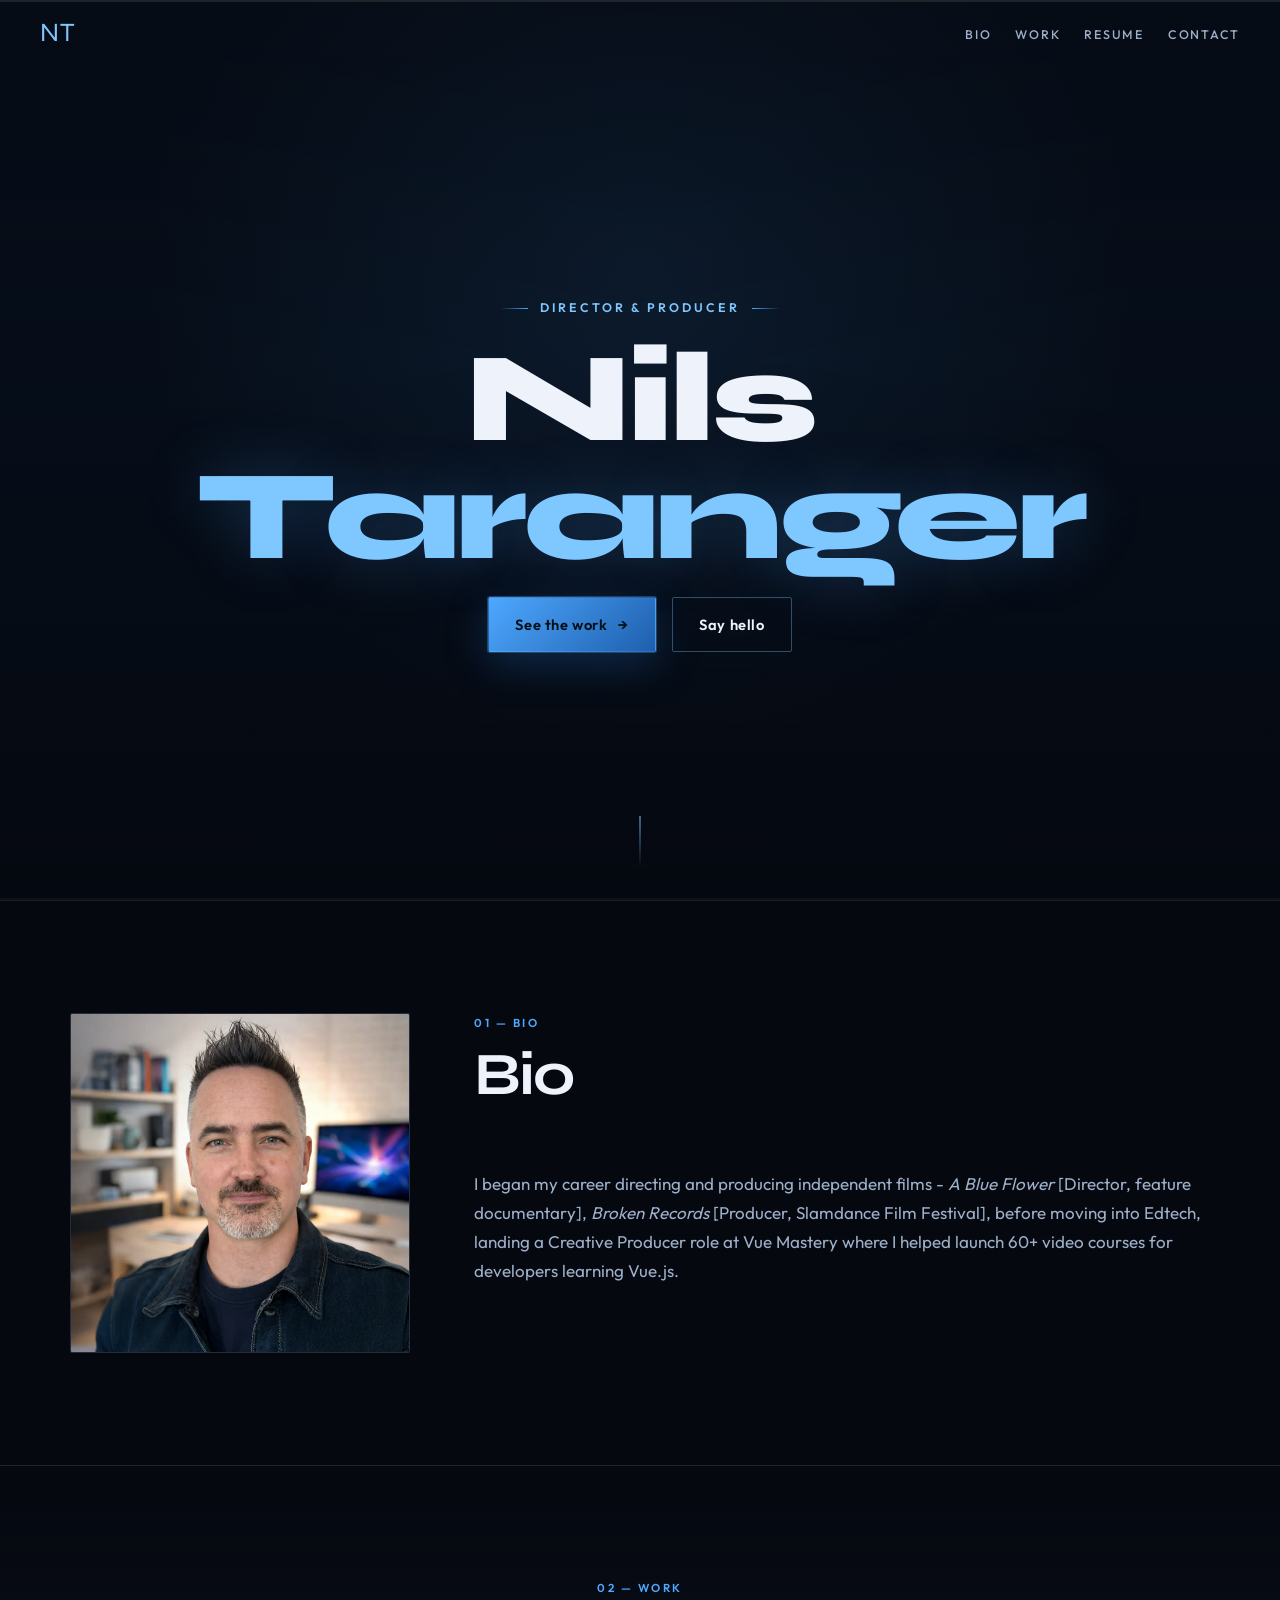
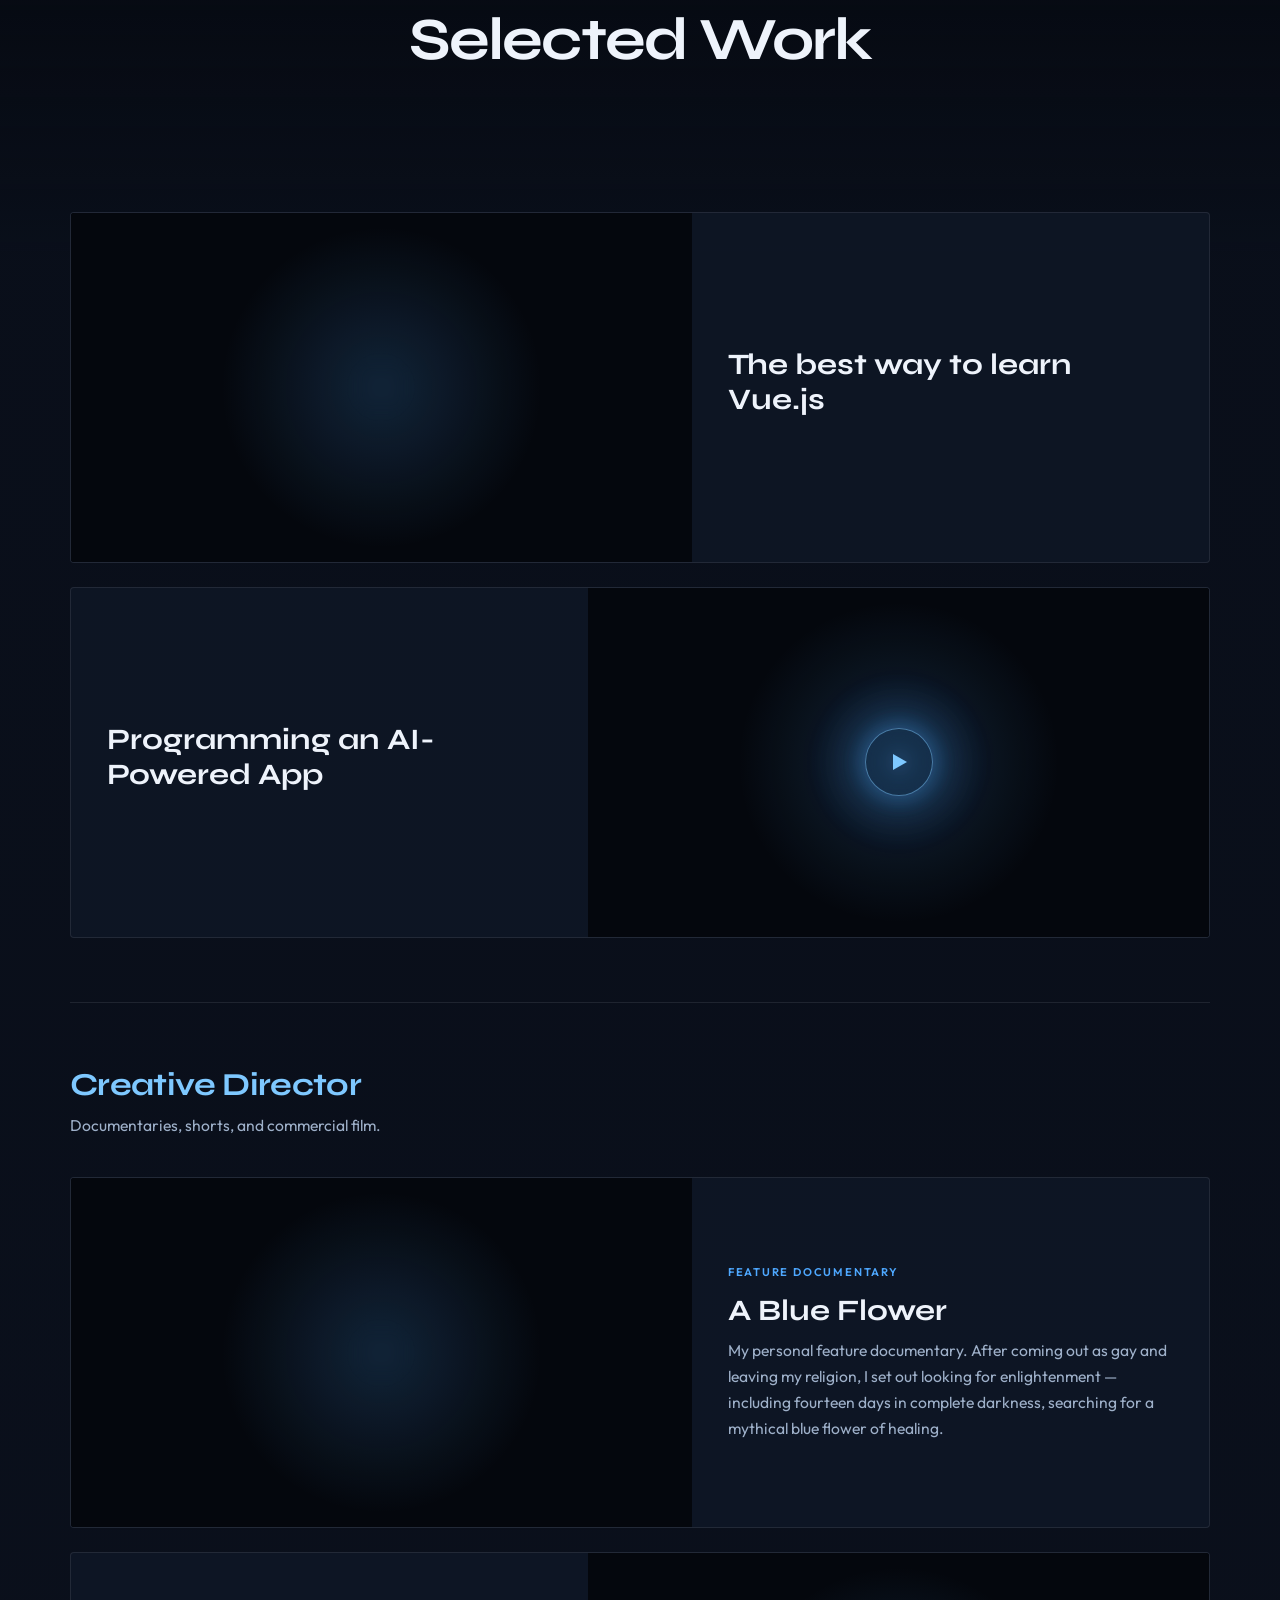
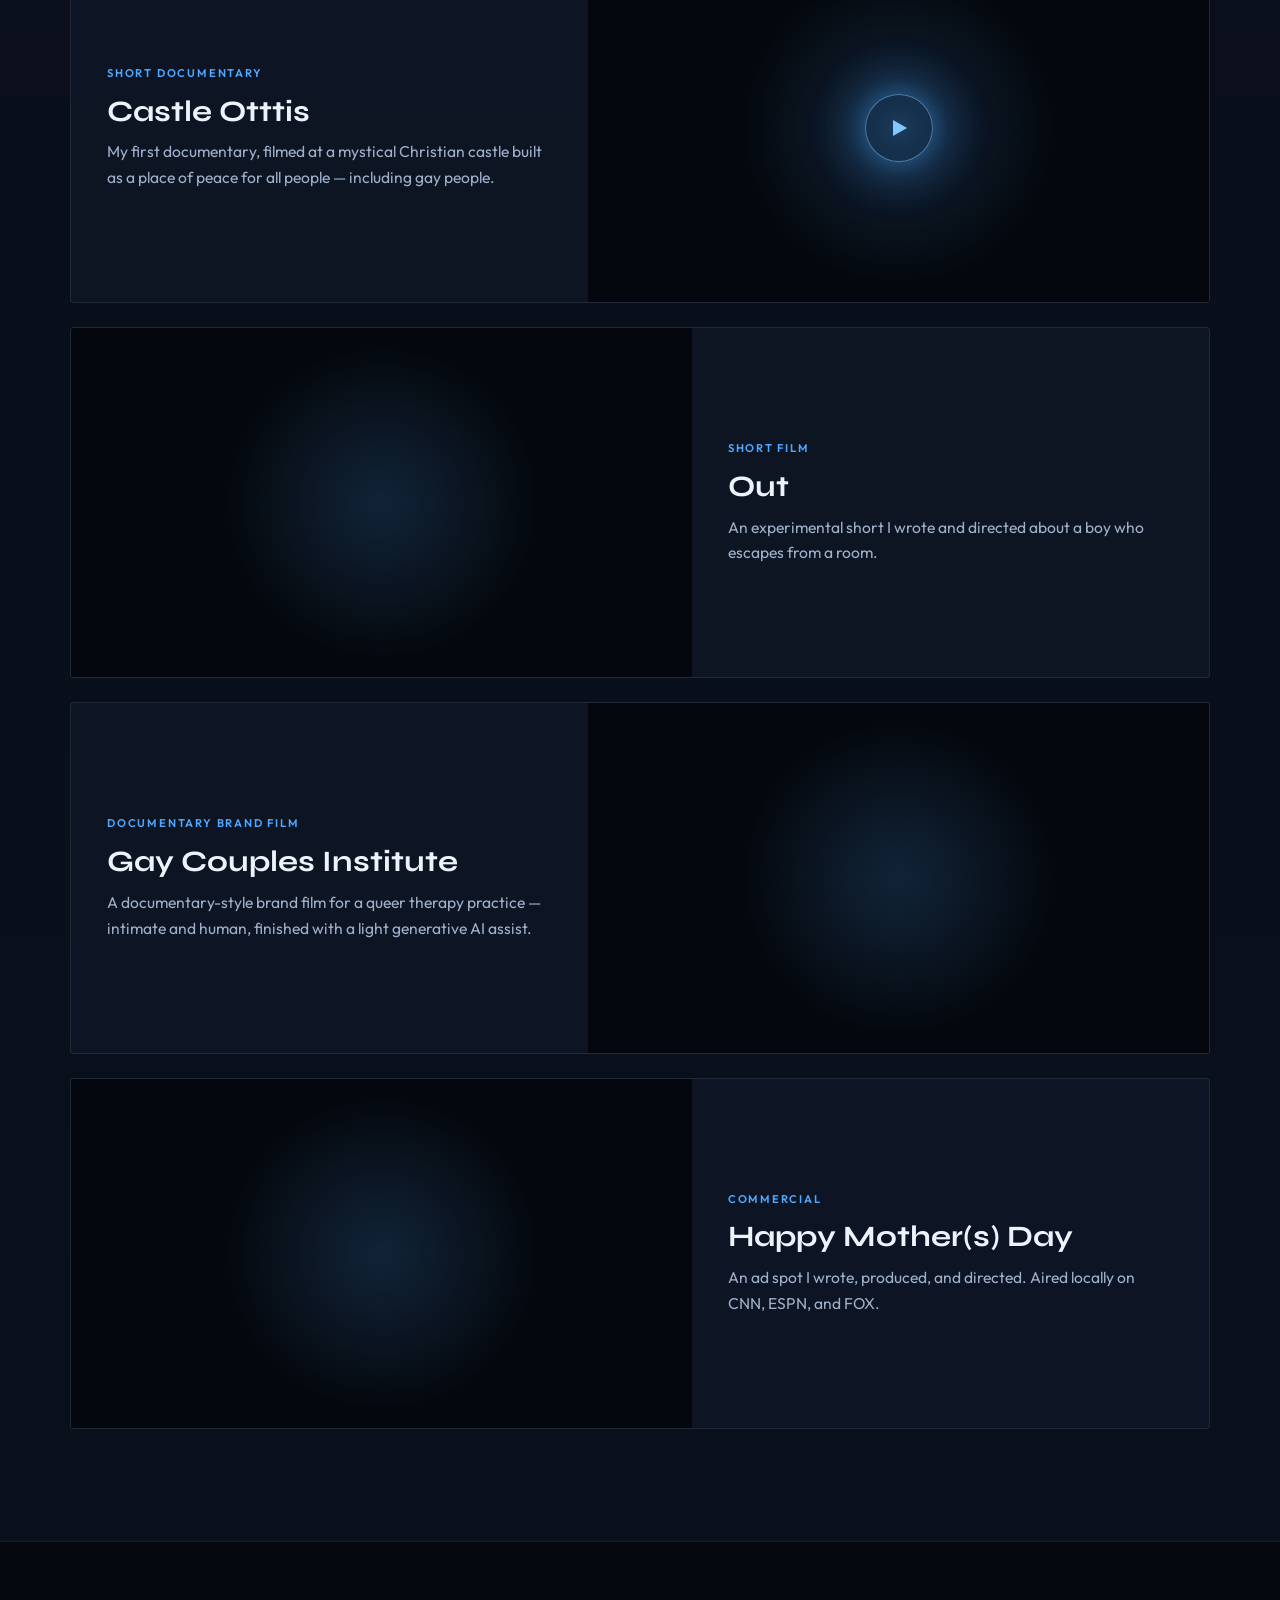
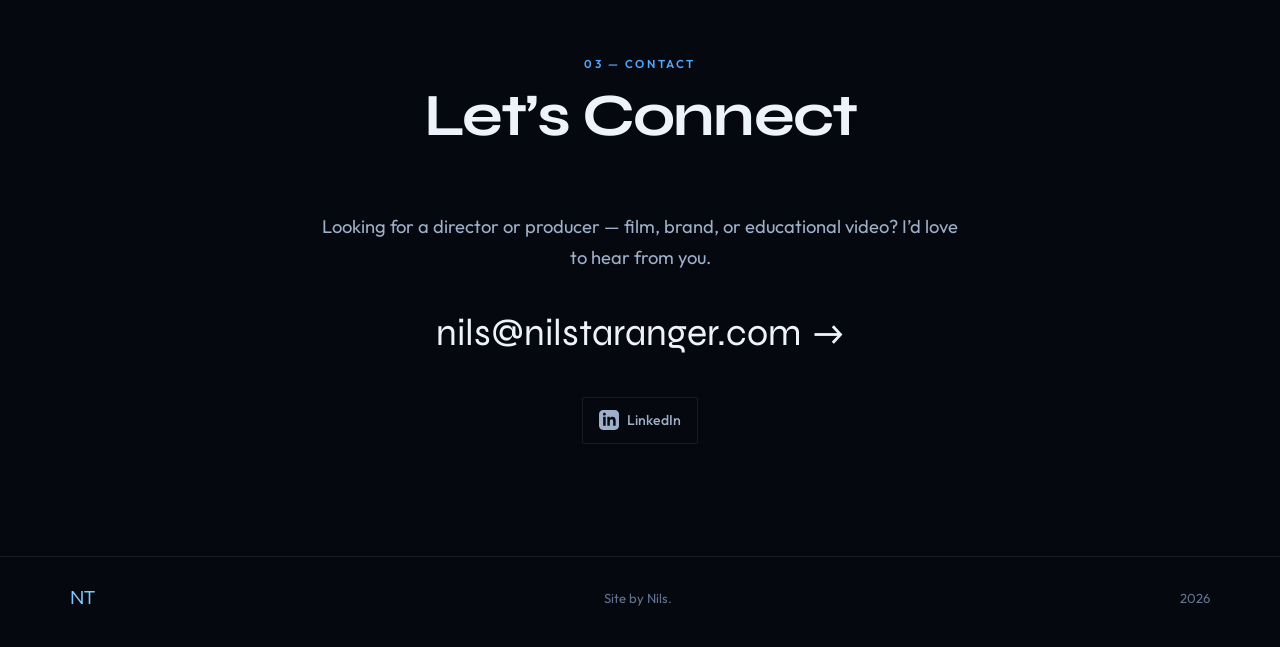
==== commit 02975cd8: "Rewrite hero/bio copy; strip producer card blurbs Remove hero subhead. Replace bio with Nils’s caree" ====
--- a/index.html
+++ b/index.html
@@ -45,8 +45,6 @@
                 <span class="title-line">Nils</span>
                 <span class="title-line accent">Taranger</span>
             </h1>
-            <p class="hero-lede">I direct documentaries and short films, and produce educational video —
-                including work that brings generative AI into the pipeline.</p>
             <div class="hero-actions">
                 <a class="btn btn-primary" href="#work">See the work <span class="btn-arrow"
                         aria-hidden="true">→</span></a>
@@ -80,18 +78,11 @@
                             <span class="section-eyebrow">01 — Bio</span>
                             <h2 class="section-title">Bio</h2>
                         </div>
-                        <p class="about-lead">Documentary filmmaker by craft — director of personal features and shorts,
-                            producer of courses and brand films that meet people where they are.</p>
-                        <p>During a live shoot for my first documentary, the man I was interviewing said that
-                            <em>Castle Otttis</em> — the castle we were filming in — was created as a
-                            place of peace for all people, including gay people. I couldn’t say anything out loud that
-                            day, but I later returned to the castle to film my admission to him: I was gay, and I needed
-                            a place of peace.</p>
-                        <p>It took time to unravel my beliefs and set out after the big questions, but I filmed that
-                            too — <em>A Blue Flower</em> — so others could follow along and know they weren’t alone.
-                            That kind of personal documentary isn’t the only style I love, but it still shapes how I
-                            listen on set. These days I direct film work and produce educational video — including
-                            Vue Mastery projects that weave generative AI into the craft.</p>
+                        <p>I began my career directing and producing independent films -
+                            <em>A Blue Flower</em> [Director, feature documentary],
+                            <em>Broken Records</em> [Producer, Slamdance Film Festival], before moving into Edtech,
+                            landing a Creative Producer role at Vue Mastery where I helped launch 60+ video courses for
+                            developers learning Vue.js.</p>
                     </div>
                 </div>
             </div>
@@ -107,7 +98,6 @@
                 <div class="work-group" id="producer">
                     <div class="work-group-header reveal">
                         <h3 class="work-group-title">Creative Producer</h3>
-                        <p class="work-group-lede">Vue Mastery and educational video — generative AI in the toolkit.</p>
                     </div>
 
                     <div class="projects-stack">
@@ -121,10 +111,7 @@
                                 </button>
                             </div>
                             <div class="project-info">
-                                <p class="project-meta">Vue Mastery · Educational</p>
                                 <h3 class="project-title">The best way to learn Vue.js</h3>
-                                <p class="project-description">Produced for Vue Mastery — educational video that puts
-                                    generative AI tools to work in the production pipeline.</p>
                             </div>
                         </article>
 
@@ -138,10 +125,7 @@
                                 </button>
                             </div>
                             <div class="project-info">
-                                <p class="project-meta">Vue Mastery · Course lesson</p>
                                 <h3 class="project-title">Programming an AI-Powered App</h3>
-                                <p class="project-description">Produced for Vue Mastery — educational course video on
-                                    building with AI in the production toolkit.</p>
                             </div>
                         </article>
                     </div>
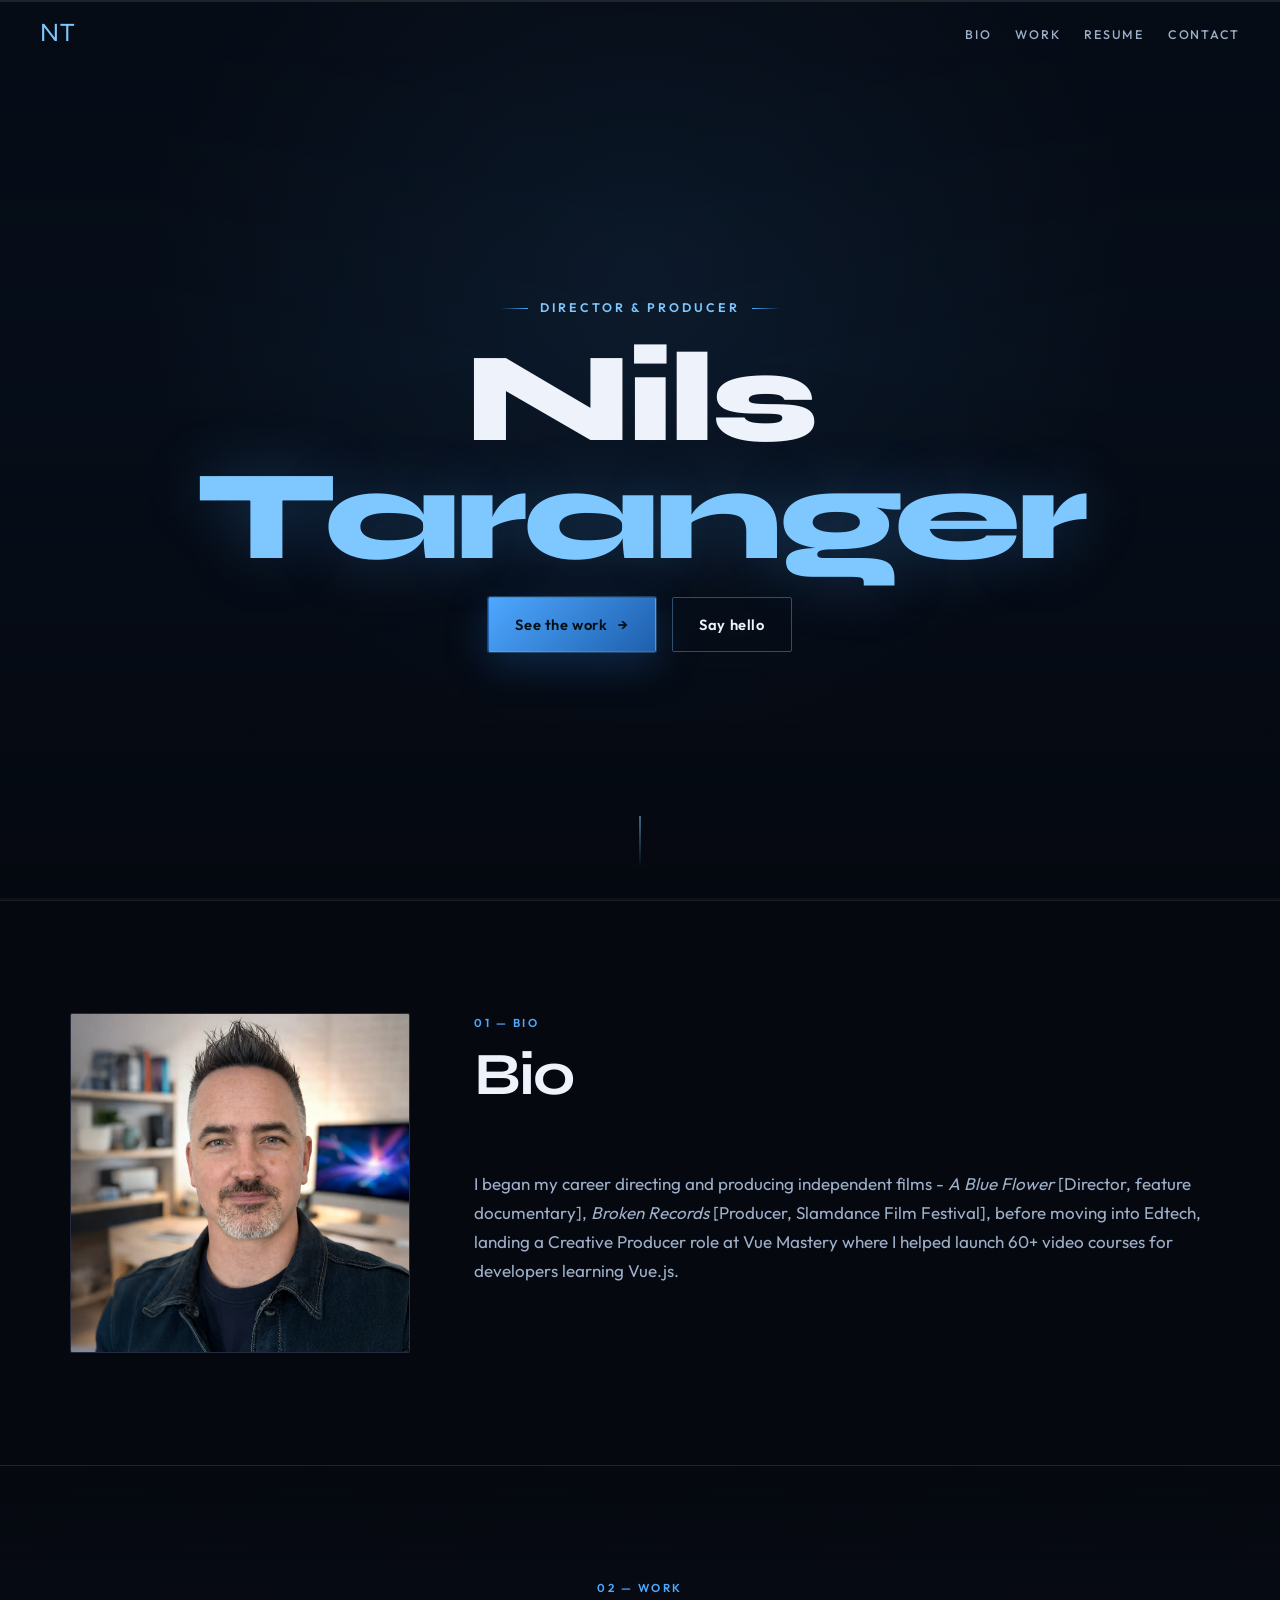
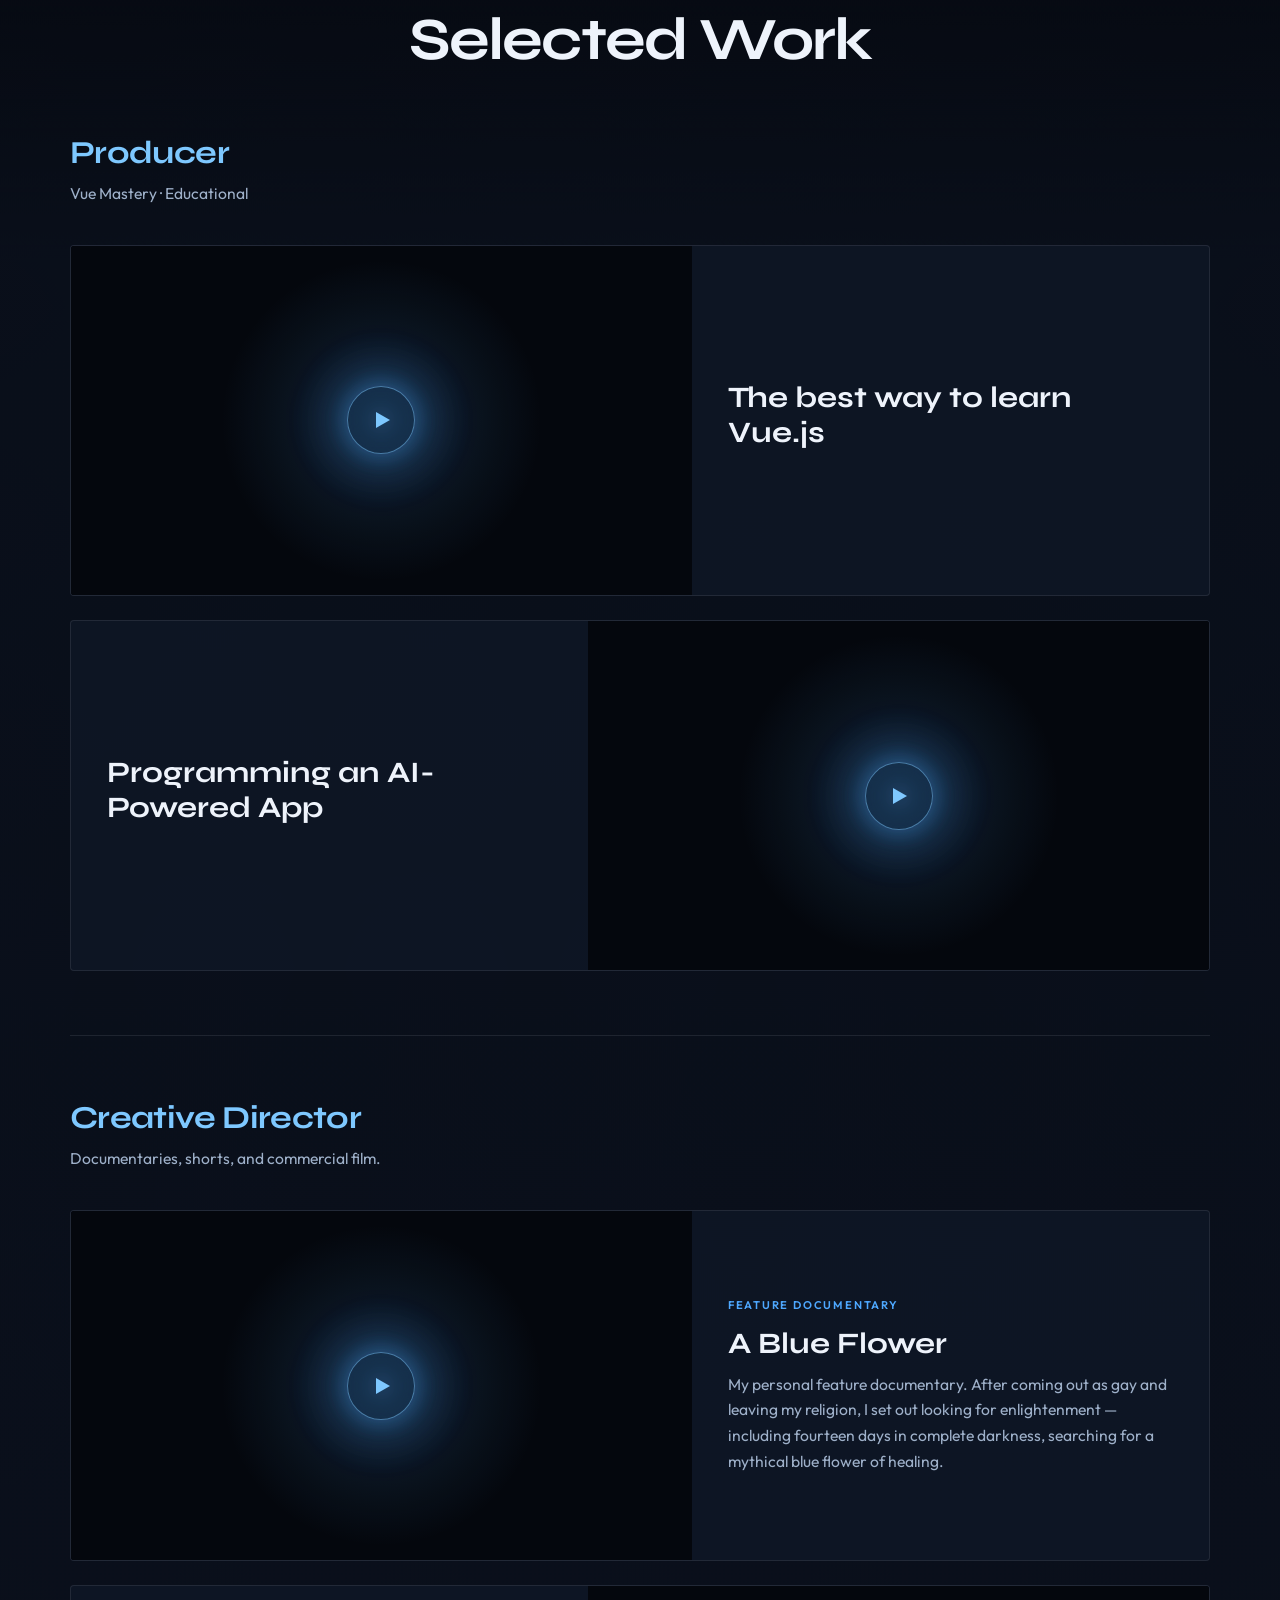
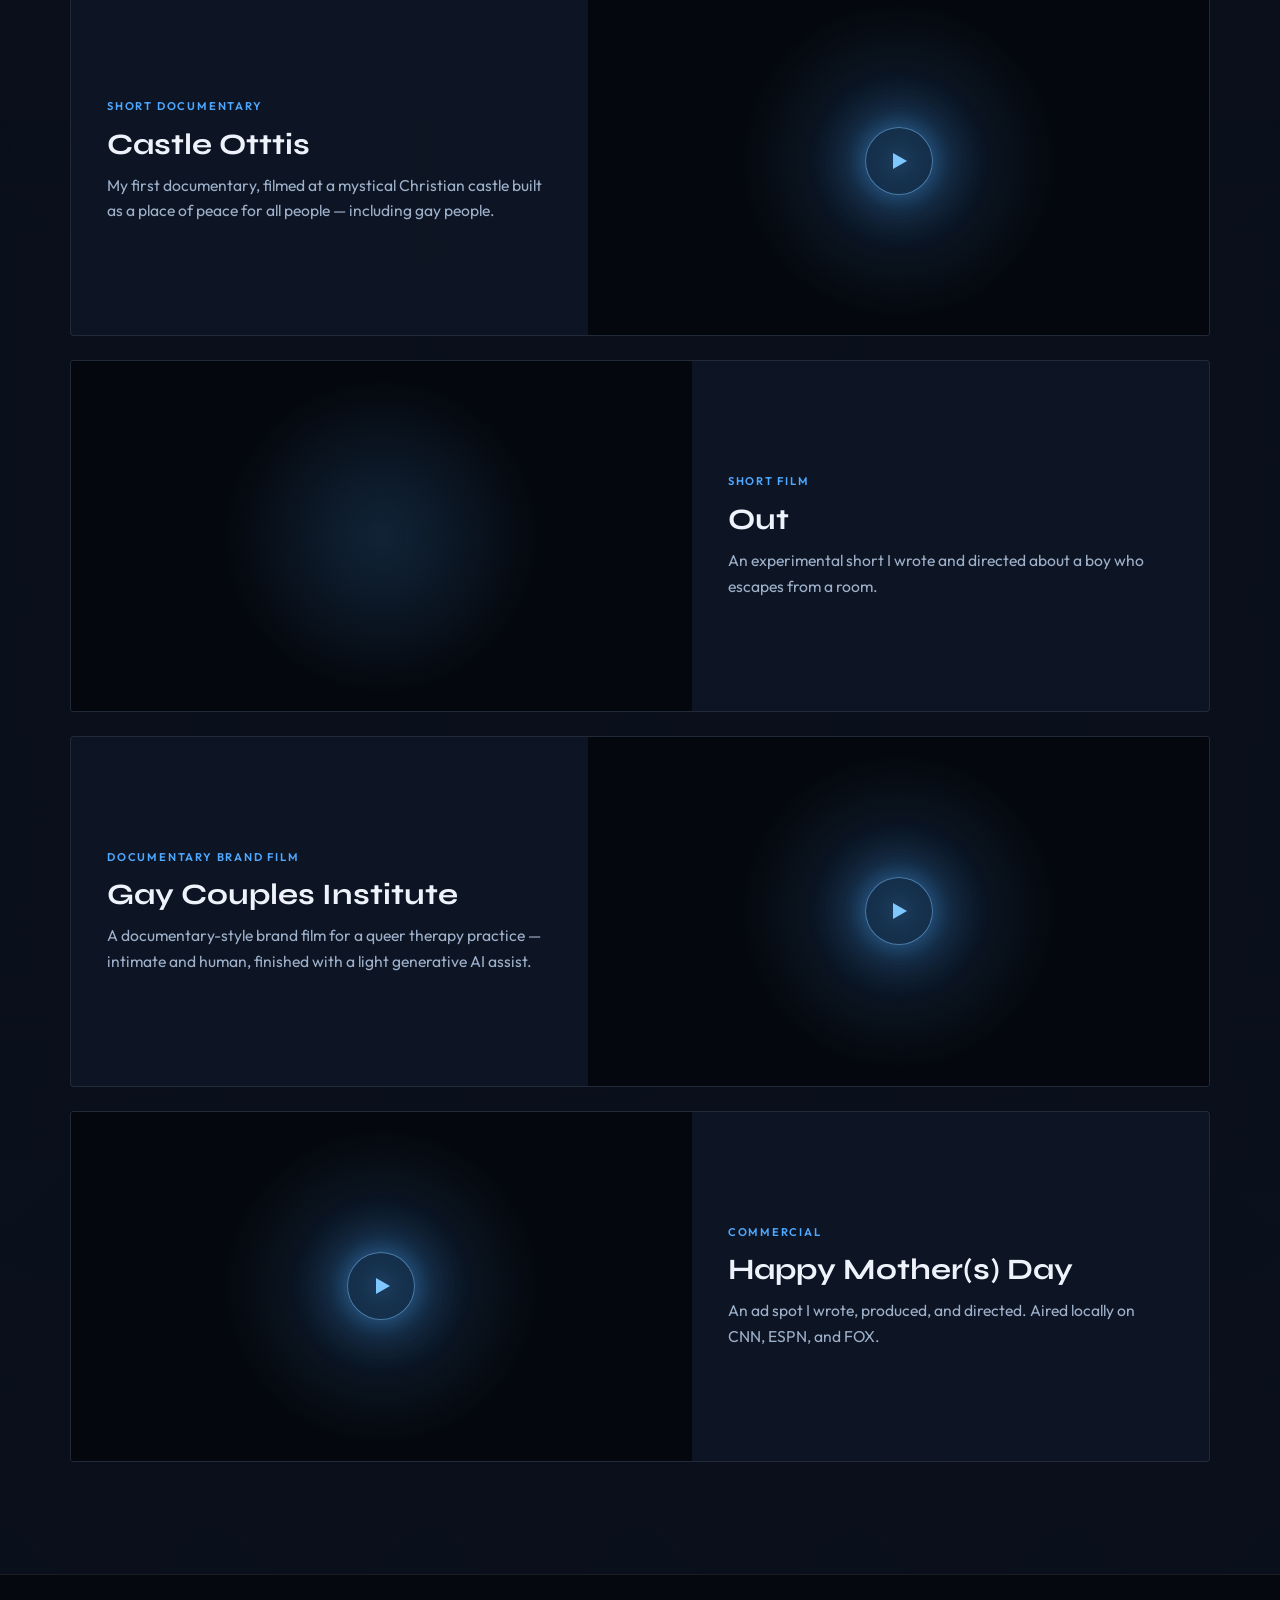
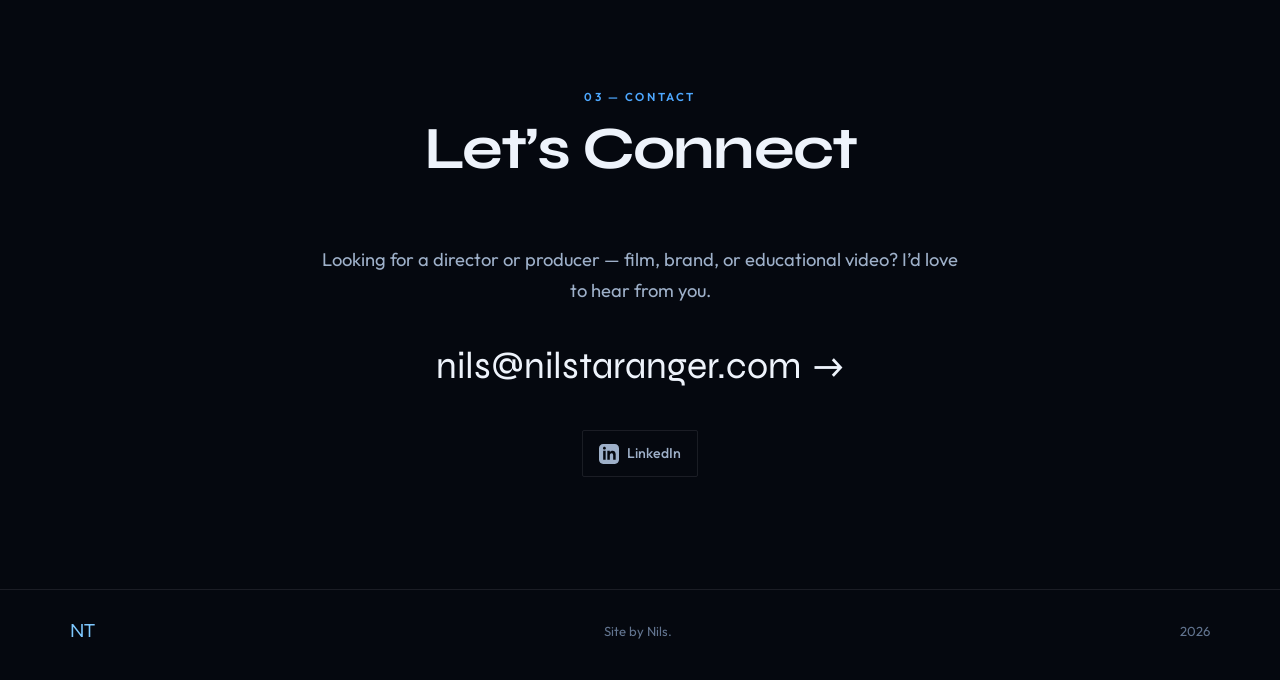
==== commit 3c29c49b: "Rename Creative Producer to Producer; restore Vue Mastery lede Section heading is Producer with “Vue" ====
--- a/index.html
+++ b/index.html
@@ -97,7 +97,8 @@
 
                 <div class="work-group" id="producer">
                     <div class="work-group-header reveal">
-                        <h3 class="work-group-title">Creative Producer</h3>
+                        <h3 class="work-group-title">Producer</h3>
+                        <p class="work-group-lede">Vue Mastery · Educational</p>
                     </div>
 
                     <div class="projects-stack">
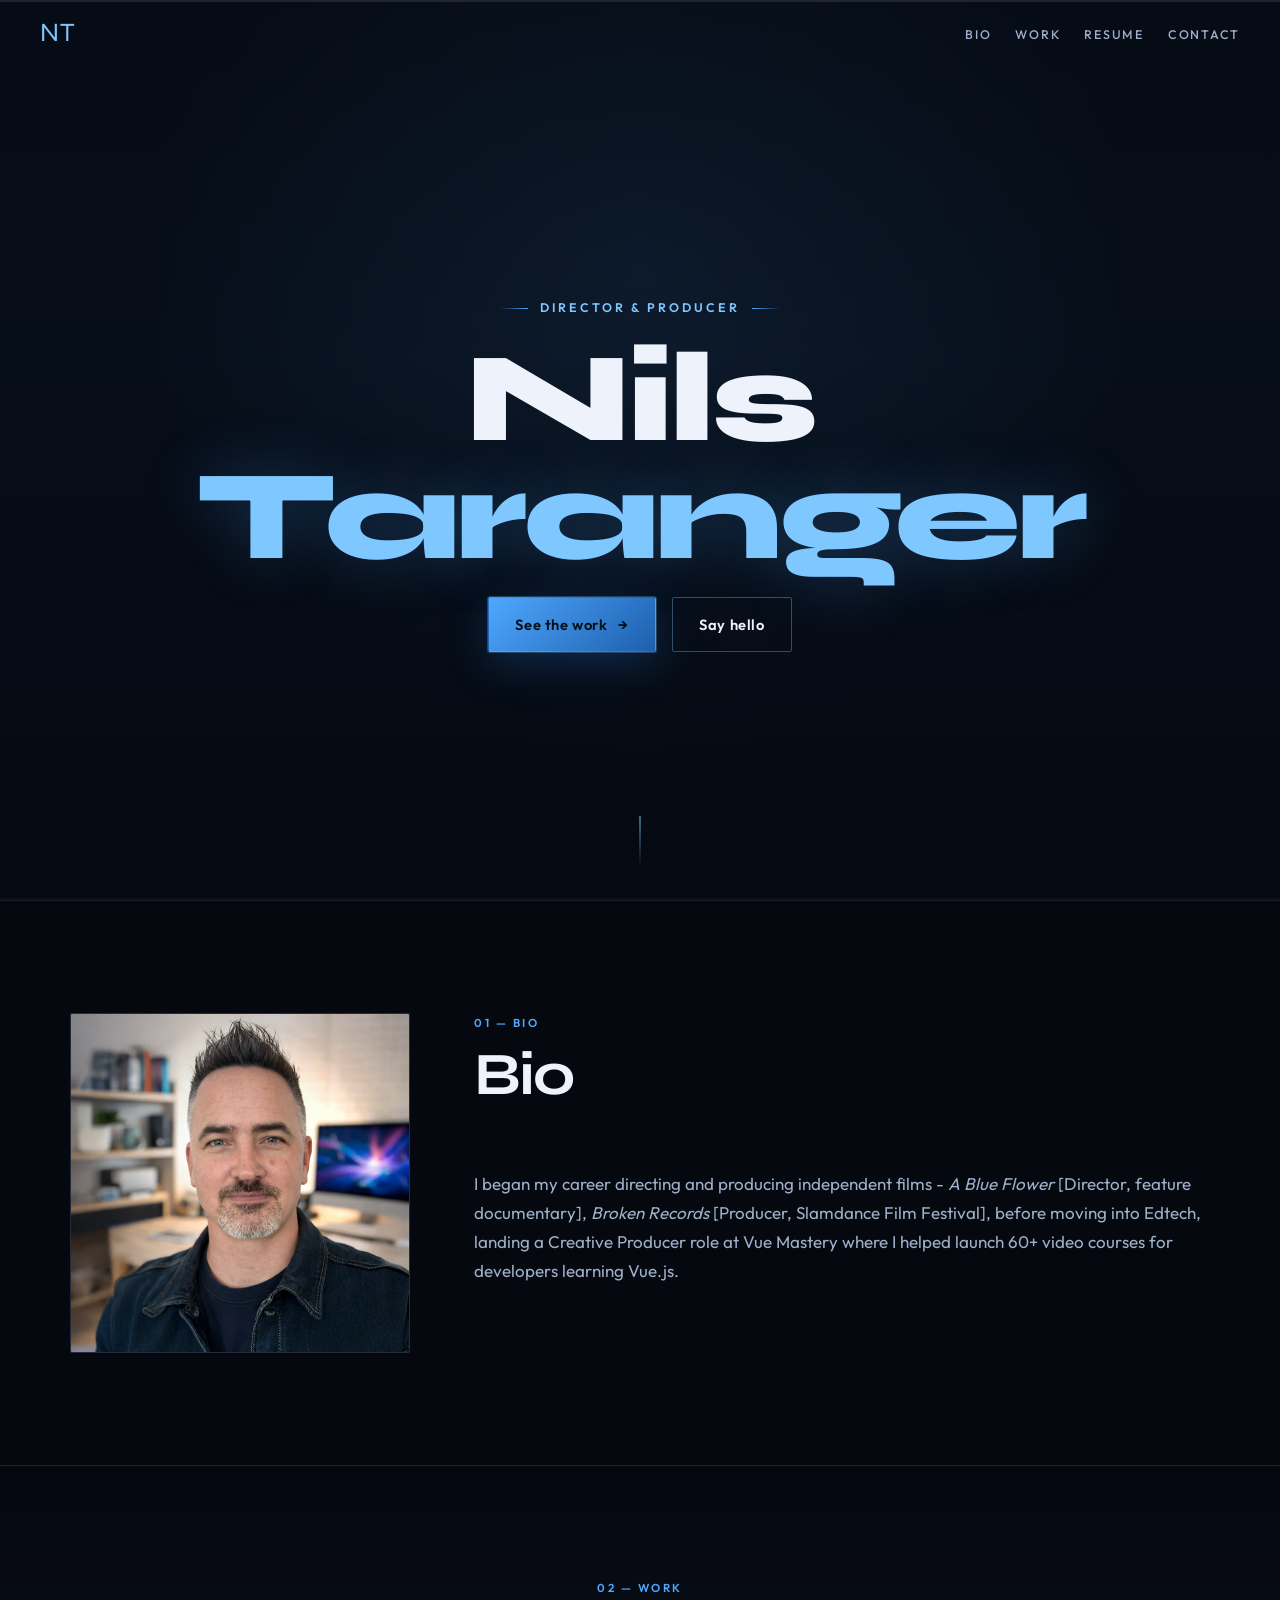
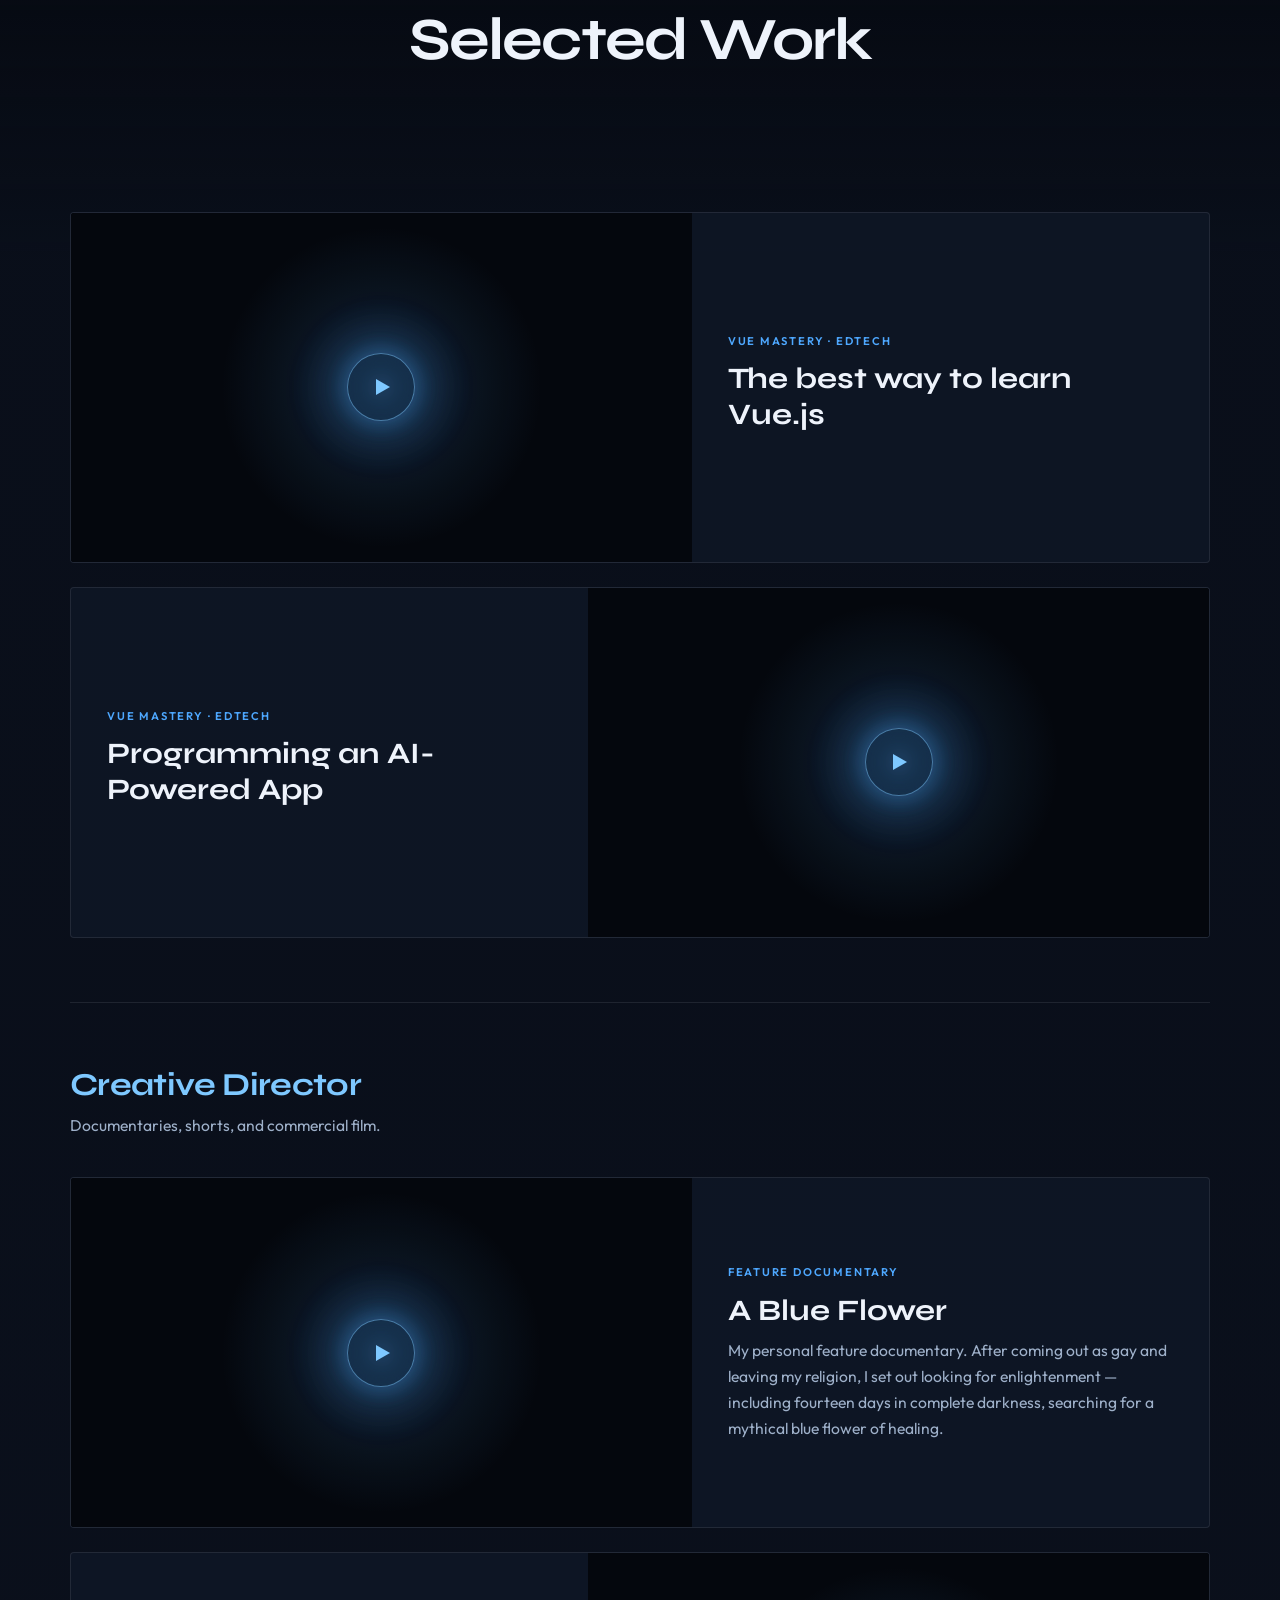
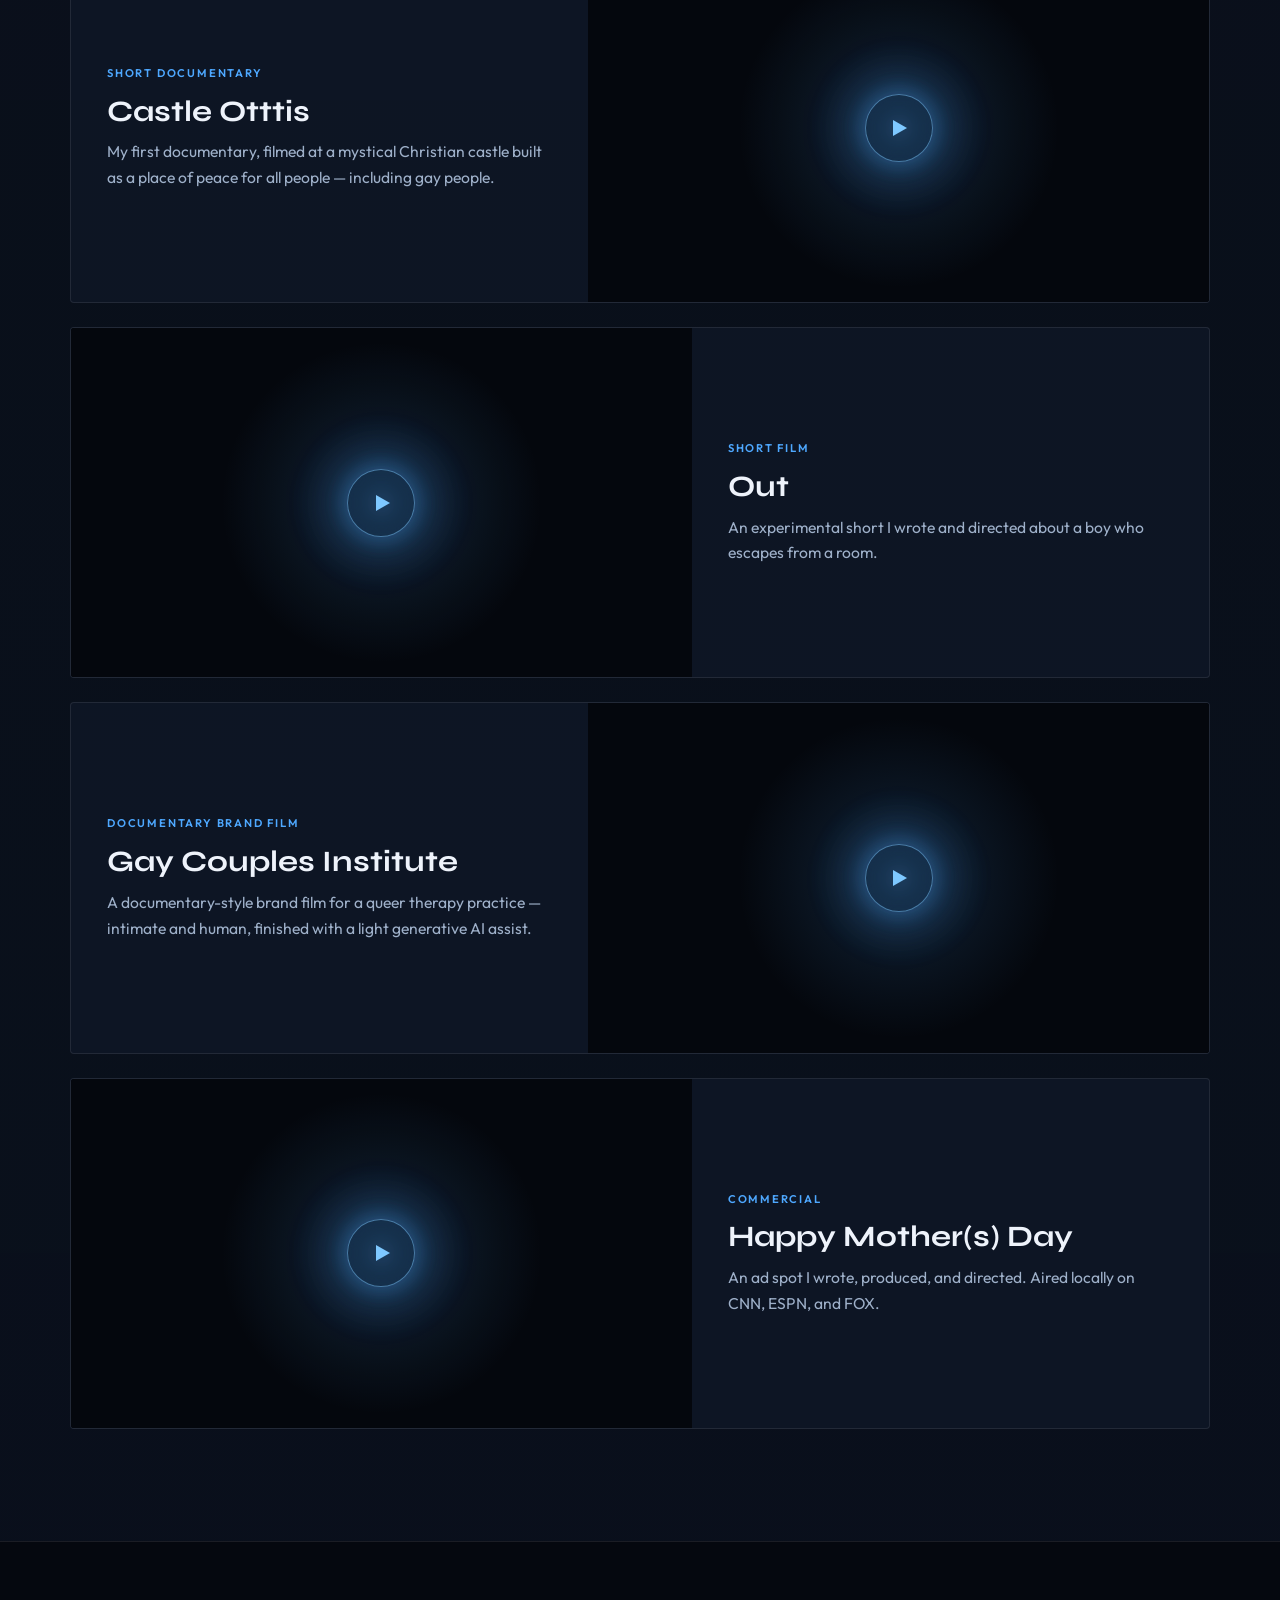
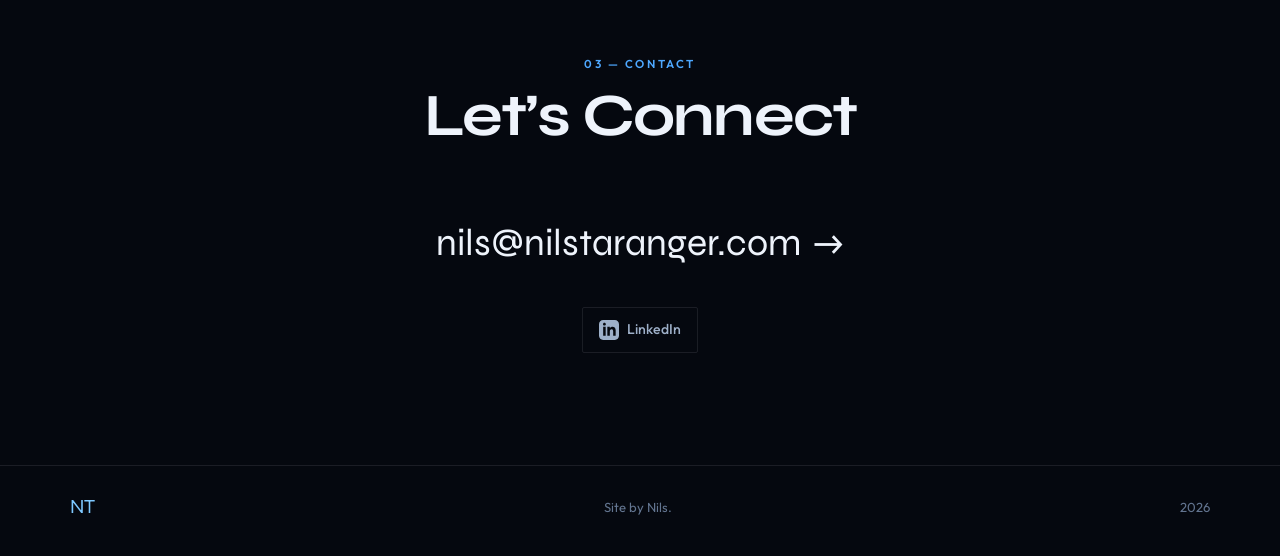
==== commit 40433218: "Tweak contact and Creative Producer card meta Drop contact pitch line. Rename Producer back to Creat" ====
--- a/index.html
+++ b/index.html
@@ -97,8 +97,7 @@
 
                 <div class="work-group" id="producer">
                     <div class="work-group-header reveal">
-                        <h3 class="work-group-title">Producer</h3>
-                        <p class="work-group-lede">Vue Mastery · Educational</p>
+                        <h3 class="work-group-title">Creative Producer</h3>
                     </div>
 
                     <div class="projects-stack">
@@ -112,6 +111,7 @@
                                 </button>
                             </div>
                             <div class="project-info">
+                                <p class="project-meta">Vue Mastery · Edtech</p>
                                 <h3 class="project-title">The best way to learn Vue.js</h3>
                             </div>
                         </article>
@@ -126,6 +126,7 @@
                                 </button>
                             </div>
                             <div class="project-info">
+                                <p class="project-meta">Vue Mastery · Edtech</p>
                                 <h3 class="project-title">Programming an AI-Powered App</h3>
                             </div>
                         </article>
@@ -236,8 +237,6 @@
                     <h2 class="section-title">Let’s Connect</h2>
                 </div>
                 <div class="contact-content">
-                    <p class="contact-text">Looking for a director or producer — film, brand, or educational video?
-                        I’d love to hear from you.</p>
                     <a href="mailto:nils@nilstaranger.com" class="contact-email">
                         <span>nils@nilstaranger.com</span>
                         <span aria-hidden="true">→</span>
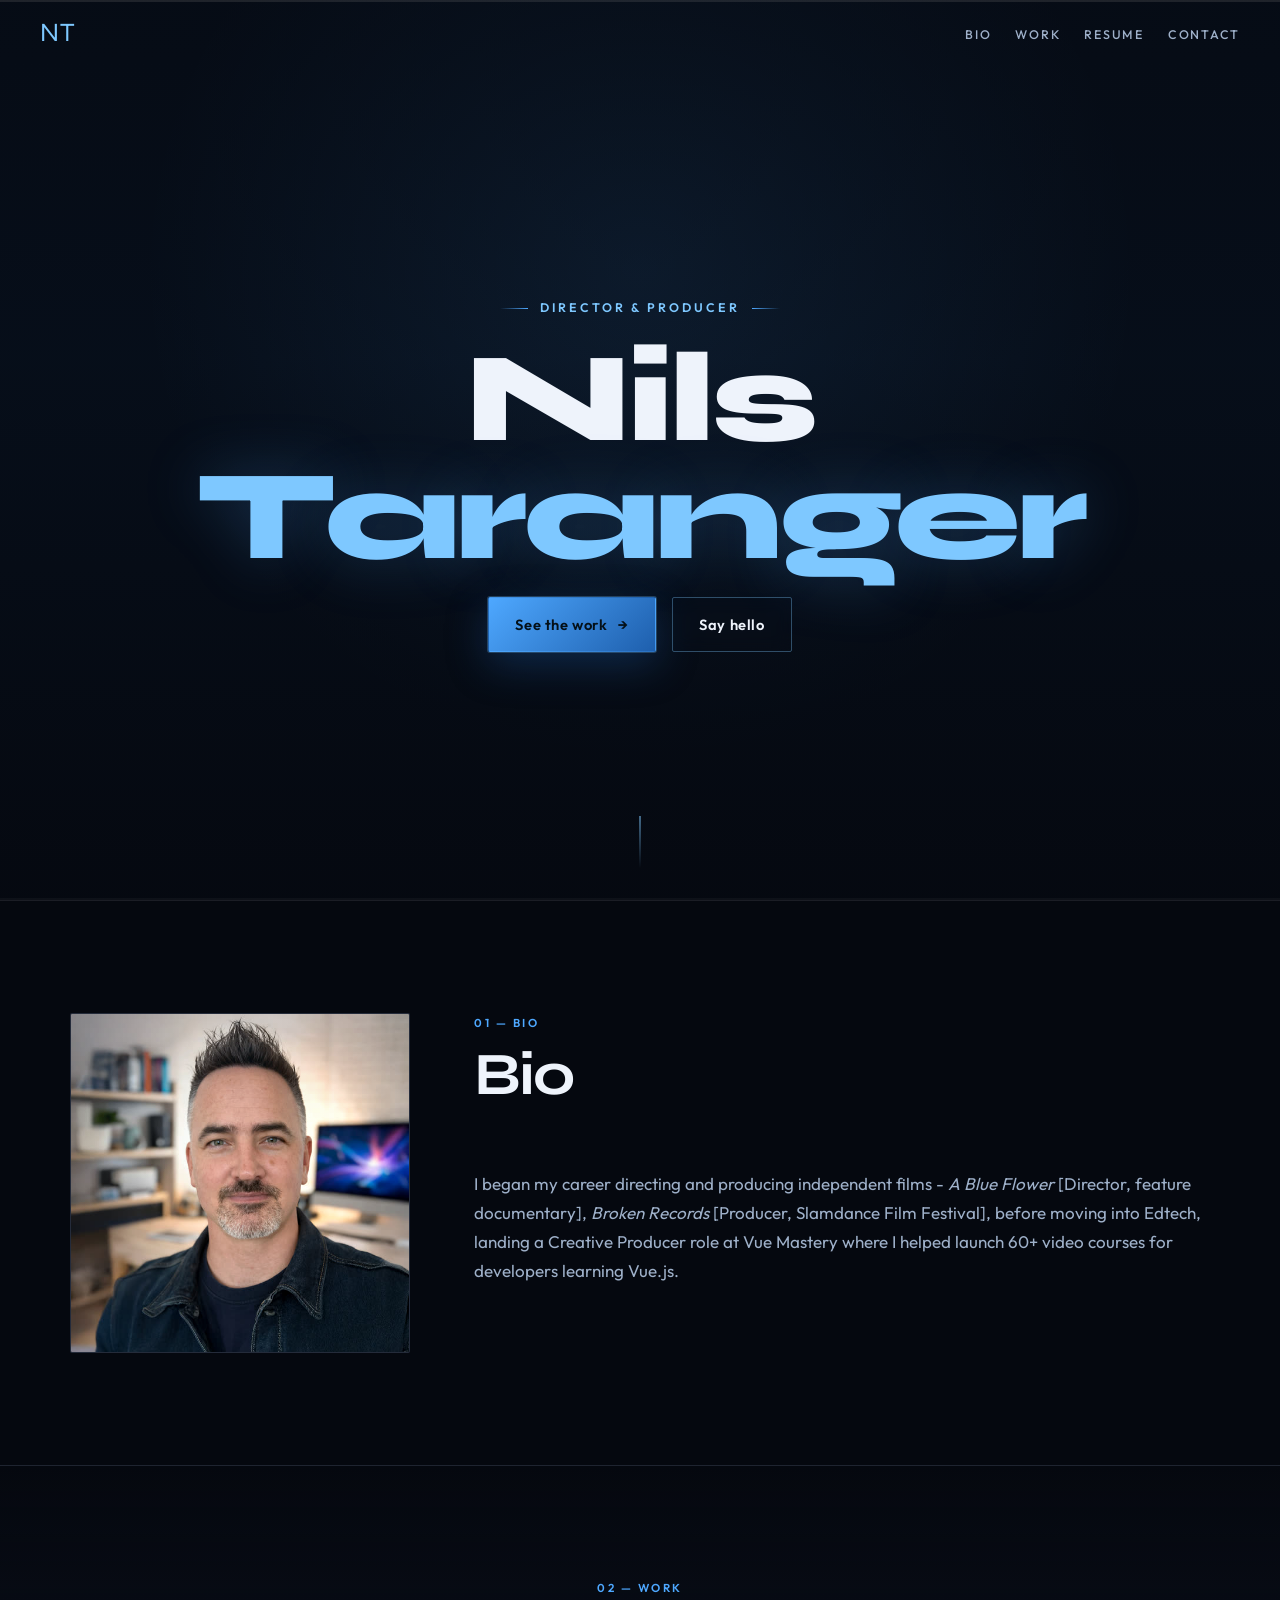
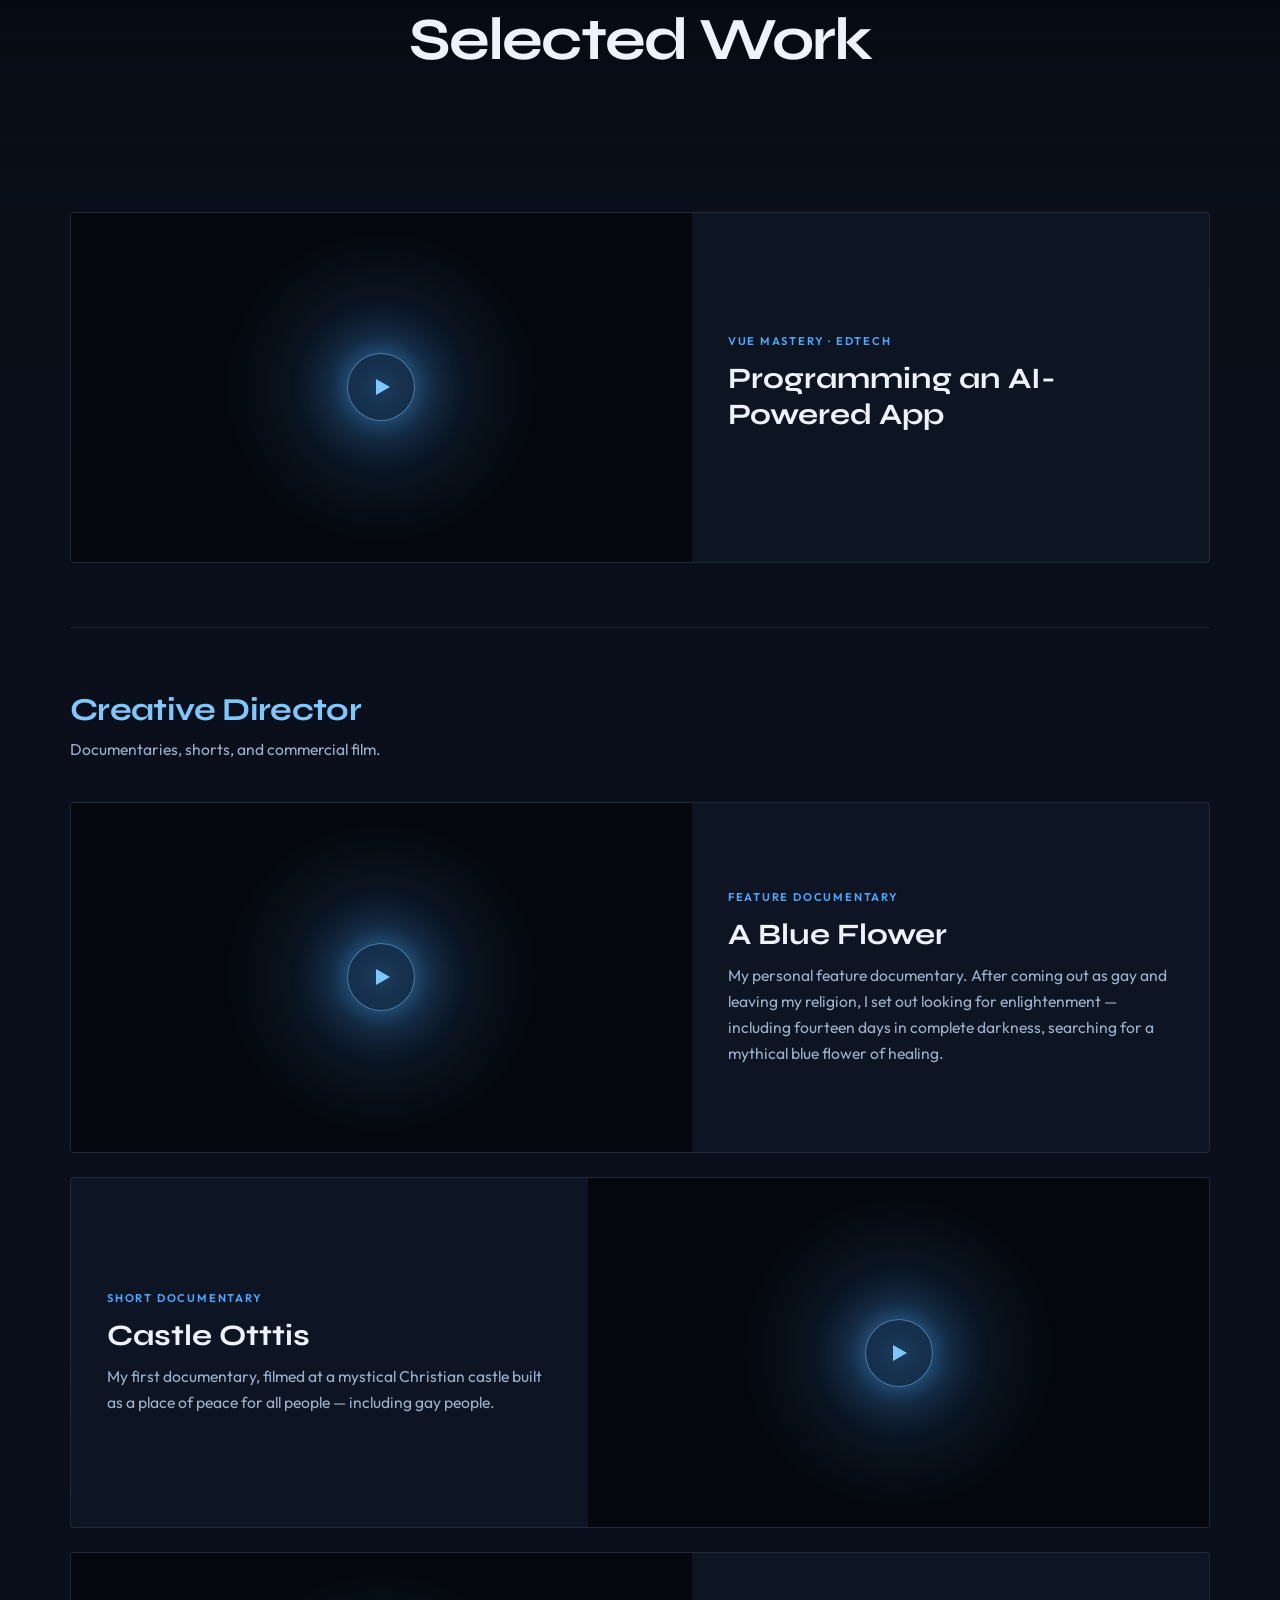
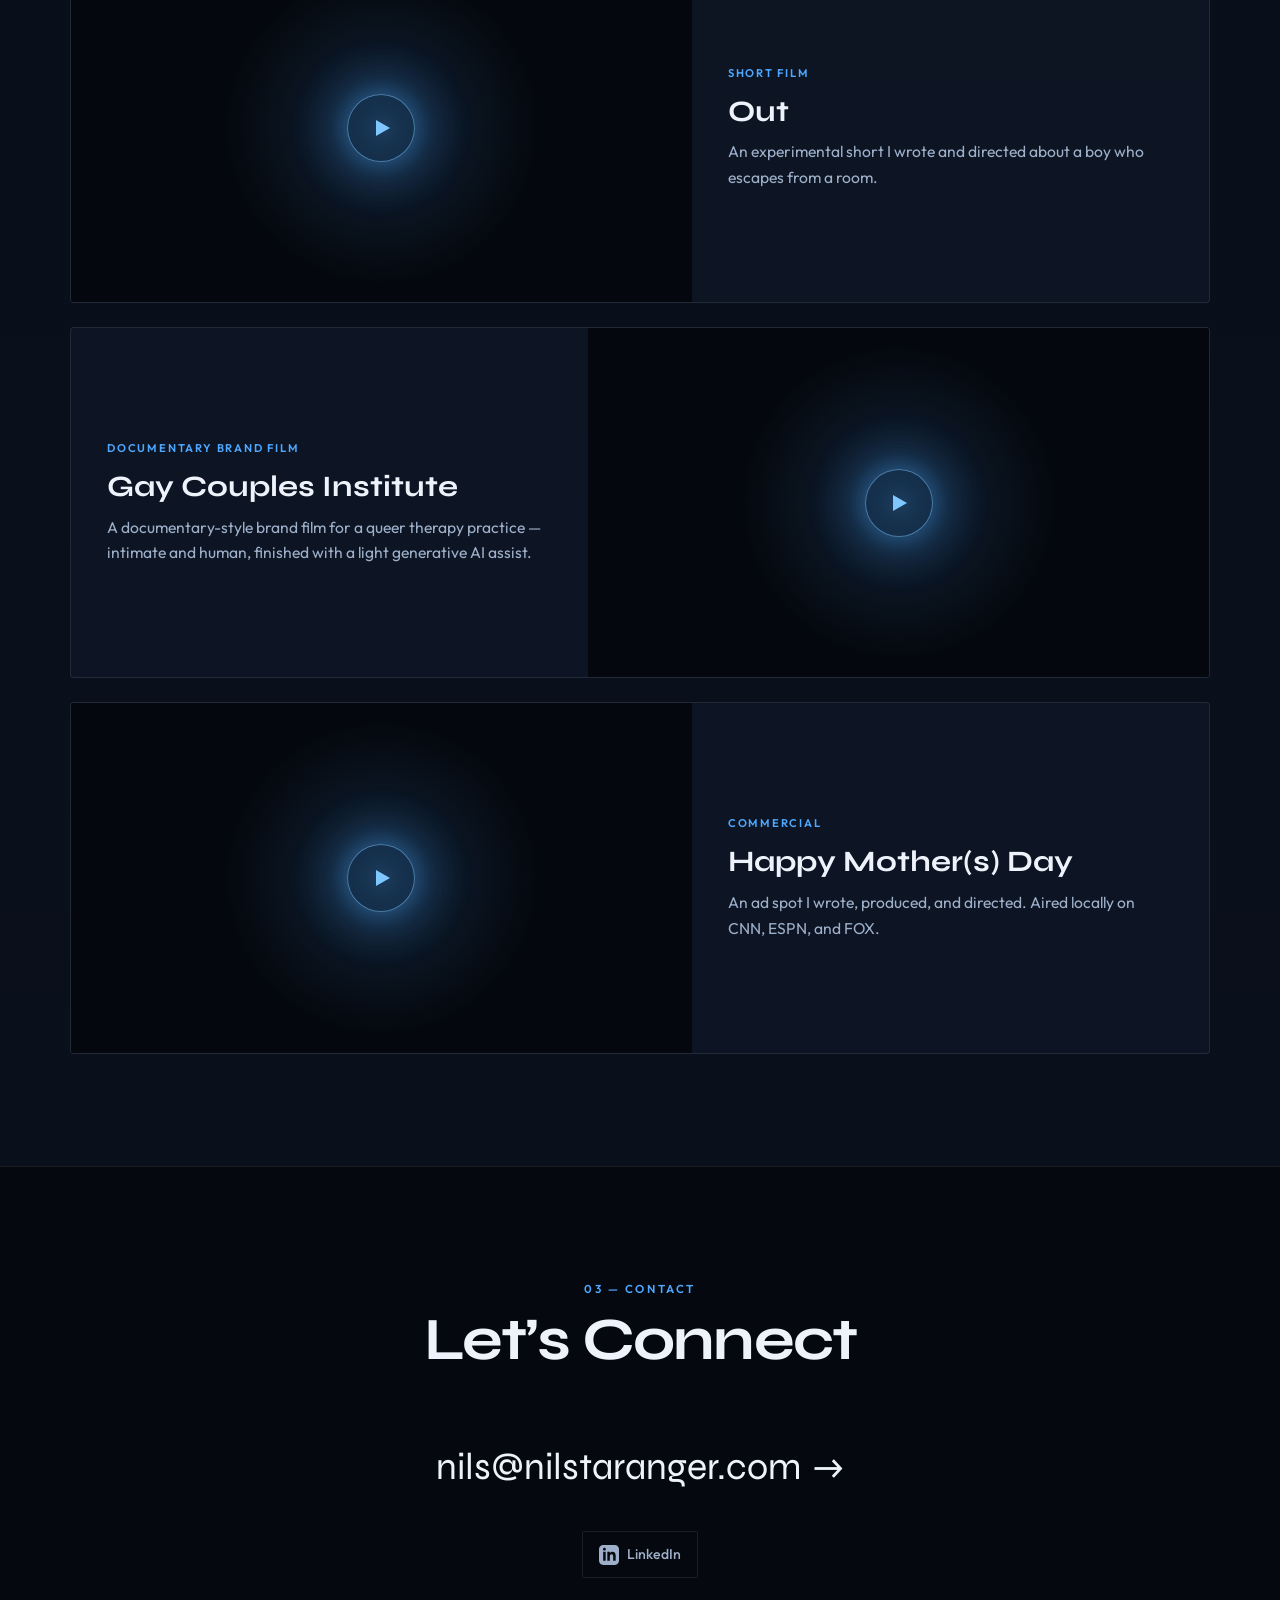
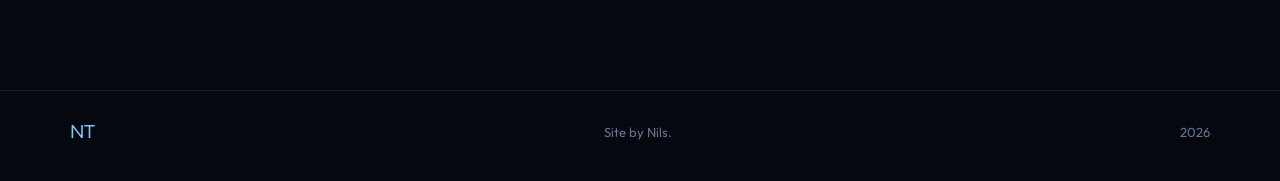
==== commit 78cc3531: "Remove unavailable Vue.js Creative Producer card Drop The best way to learn Vue.js (YouTube S5A-LMa1" ====
--- a/index.html
+++ b/index.html
@@ -6,10 +6,10 @@
     <meta name="viewport" content="width=device-width, initial-scale=1.0">
     <title>Nils Taranger | Director &amp; Producer</title>
     <meta name="description"
-        content="Director and producer — documentaries and film work, plus educational video that folds generative AI into the craft.">
+        content="Director and producer — documentaries and independent film, plus educational video for developers at Vue Mastery.">
     <meta property="og:title" content="Nils Taranger | Director &amp; Producer">
     <meta property="og:description"
-        content="Director and producer — documentaries and film work, plus educational video that folds generative AI into the craft.">
+        content="Director and producer — documentaries and independent film, plus educational video for developers at Vue Mastery.">
     <meta property="og:type" content="website">
     <meta property="og:url" content="https://nilstaranger.com/">
     <meta property="og:image" content="https://nilstaranger.com/profile.jpg">
@@ -54,7 +54,7 @@
         <div class="hero-video-bg" aria-hidden="true">
             <iframe
                 src="https://player.vimeo.com/video/69902828?background=1&autoplay=1&loop=1&byline=0&title=0&muted=1&playsinline=1&autopause=0&transparent=0&dnt=1"
-                title=""
+                title="Background film reel"
                 tabindex="-1"
                 allow="autoplay; fullscreen; picture-in-picture; encrypted-media"
                 allowfullscreen></iframe>
@@ -101,21 +101,6 @@
                     </div>
 
                     <div class="projects-stack">
-                        <article class="project-card reveal">
-                            <div class="project-video">
-                                <button type="button" class="video-facade"
-                                    style="background-image: url('https://i.ytimg.com/vi/S5A-LMa1tGQ/hqdefault.jpg')"
-                                    data-provider="youtube" data-id="S5A-LMa1tGQ"
-                                    aria-label="Play The best way to learn Vue.js">
-                                    <span class="play">Play</span>
-                                </button>
-                            </div>
-                            <div class="project-info">
-                                <p class="project-meta">Vue Mastery · Edtech</p>
-                                <h3 class="project-title">The best way to learn Vue.js</h3>
-                            </div>
-                        </article>
-
                         <article class="project-card reveal">
                             <div class="project-video">
                                 <button type="button" class="video-facade"
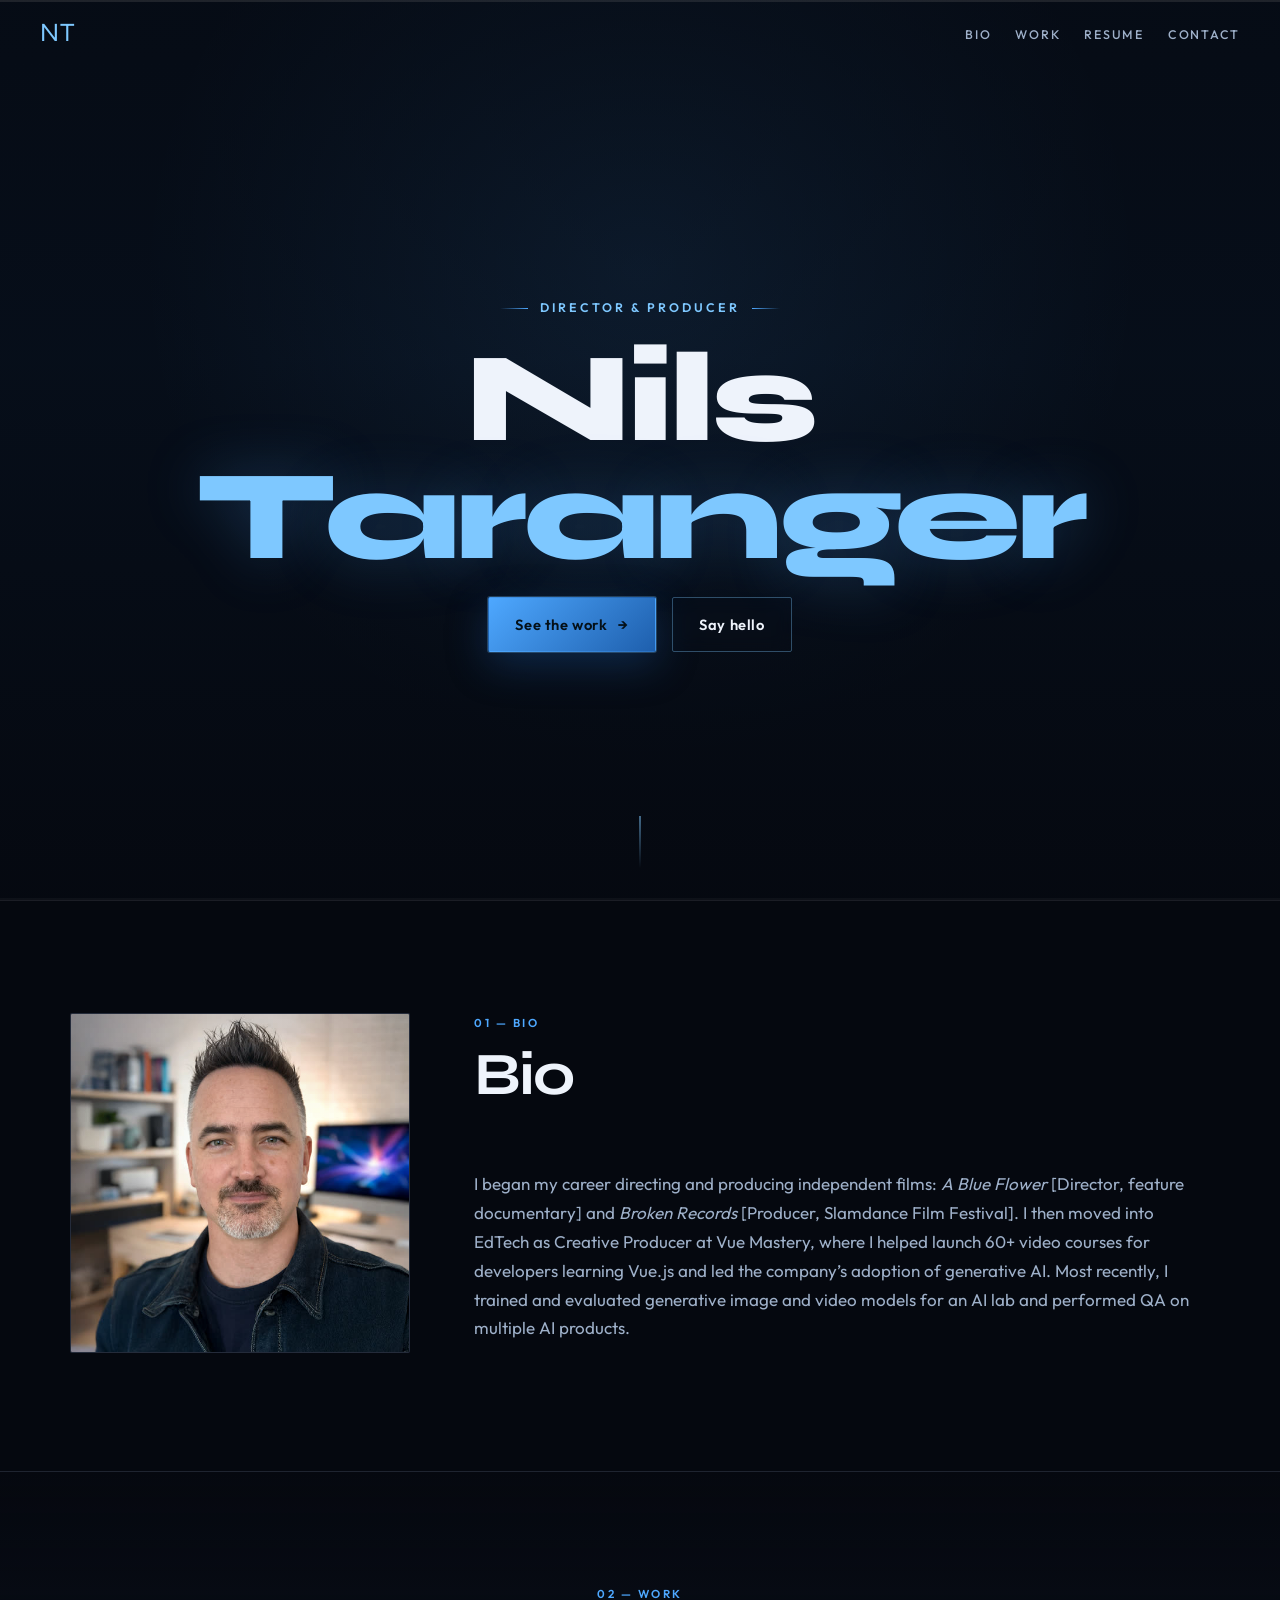
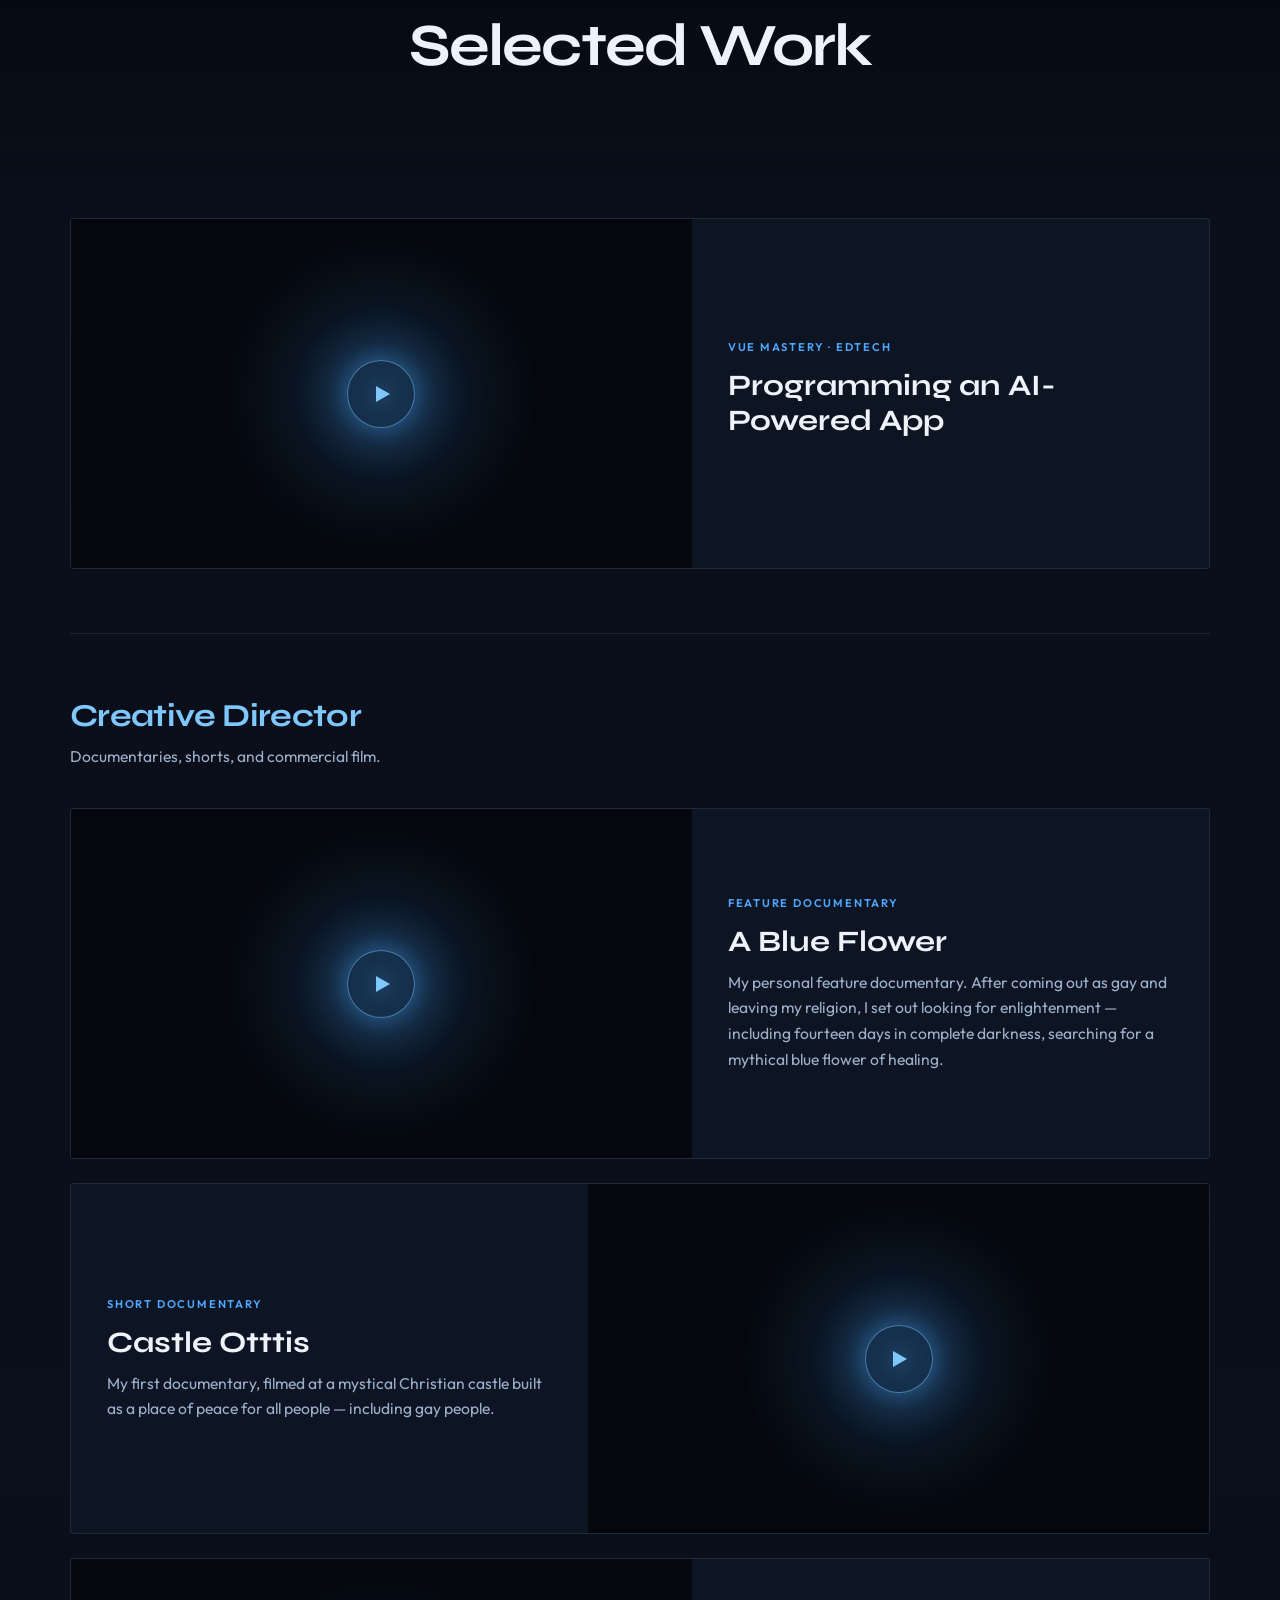
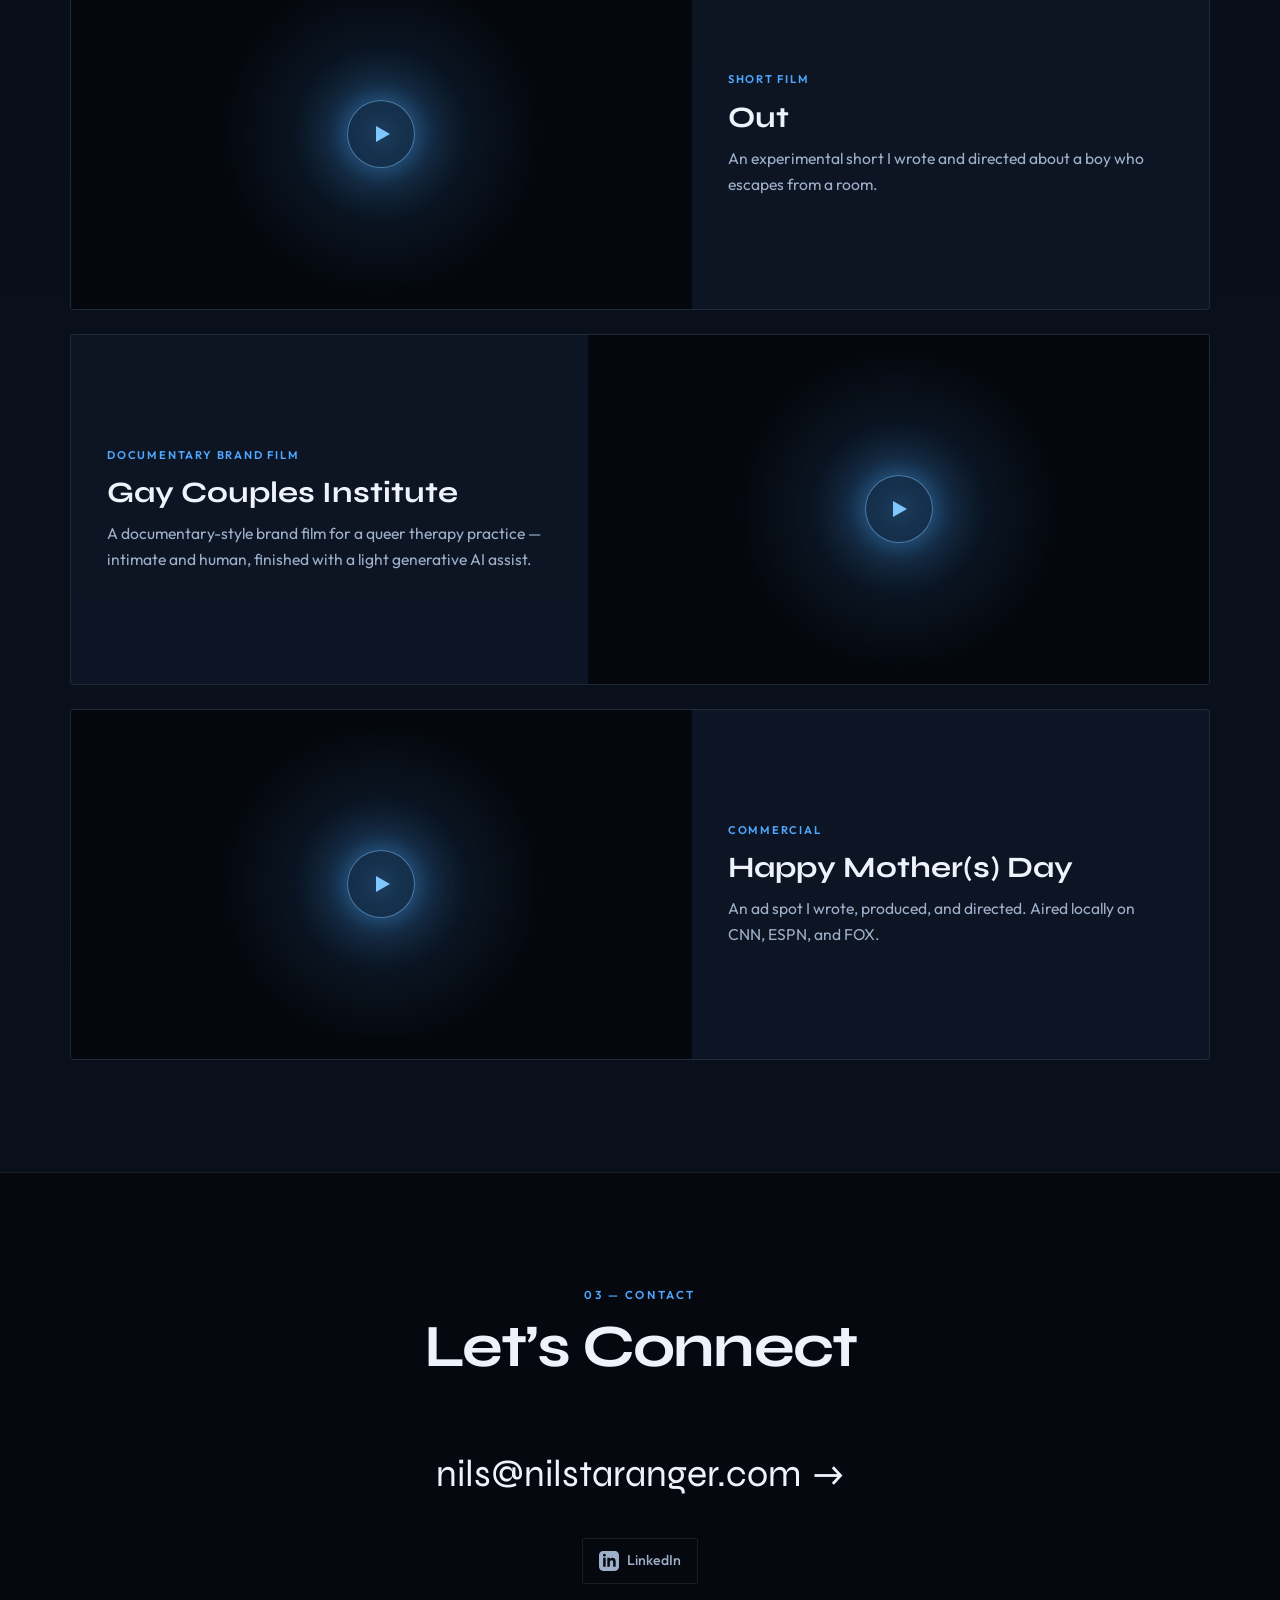
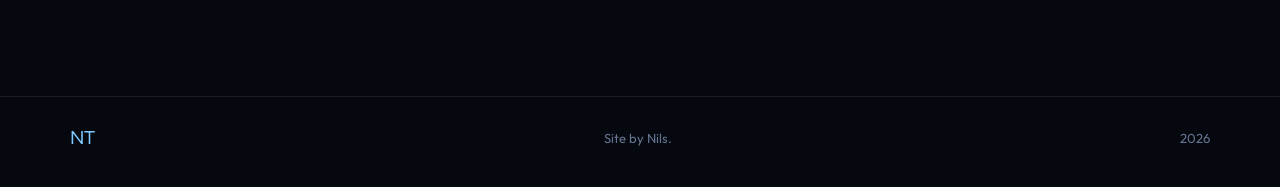
==== commit 295d2db0: "Update Bio section with film, EdTech, and AI career copy Refresh the about paragraph to cover indepe" ====
--- a/index.html
+++ b/index.html
@@ -78,11 +78,13 @@
                             <span class="section-eyebrow">01 — Bio</span>
                             <h2 class="section-title">Bio</h2>
                         </div>
-                        <p>I began my career directing and producing independent films -
-                            <em>A Blue Flower</em> [Director, feature documentary],
-                            <em>Broken Records</em> [Producer, Slamdance Film Festival], before moving into Edtech,
-                            landing a Creative Producer role at Vue Mastery where I helped launch 60+ video courses for
-                            developers learning Vue.js.</p>
+                        <p>I began my career directing and producing independent films:
+                            <em>A Blue Flower</em> [Director, feature documentary] and
+                            <em>Broken Records</em> [Producer, Slamdance Film Festival]. I then moved into EdTech as
+                            Creative Producer at Vue Mastery, where I helped launch 60+ video courses for developers
+                            learning Vue.js and led the company’s adoption of generative AI. Most recently, I trained
+                            and evaluated generative image and video models for an AI lab and performed QA on multiple
+                            AI products.</p>
                     </div>
                 </div>
             </div>
